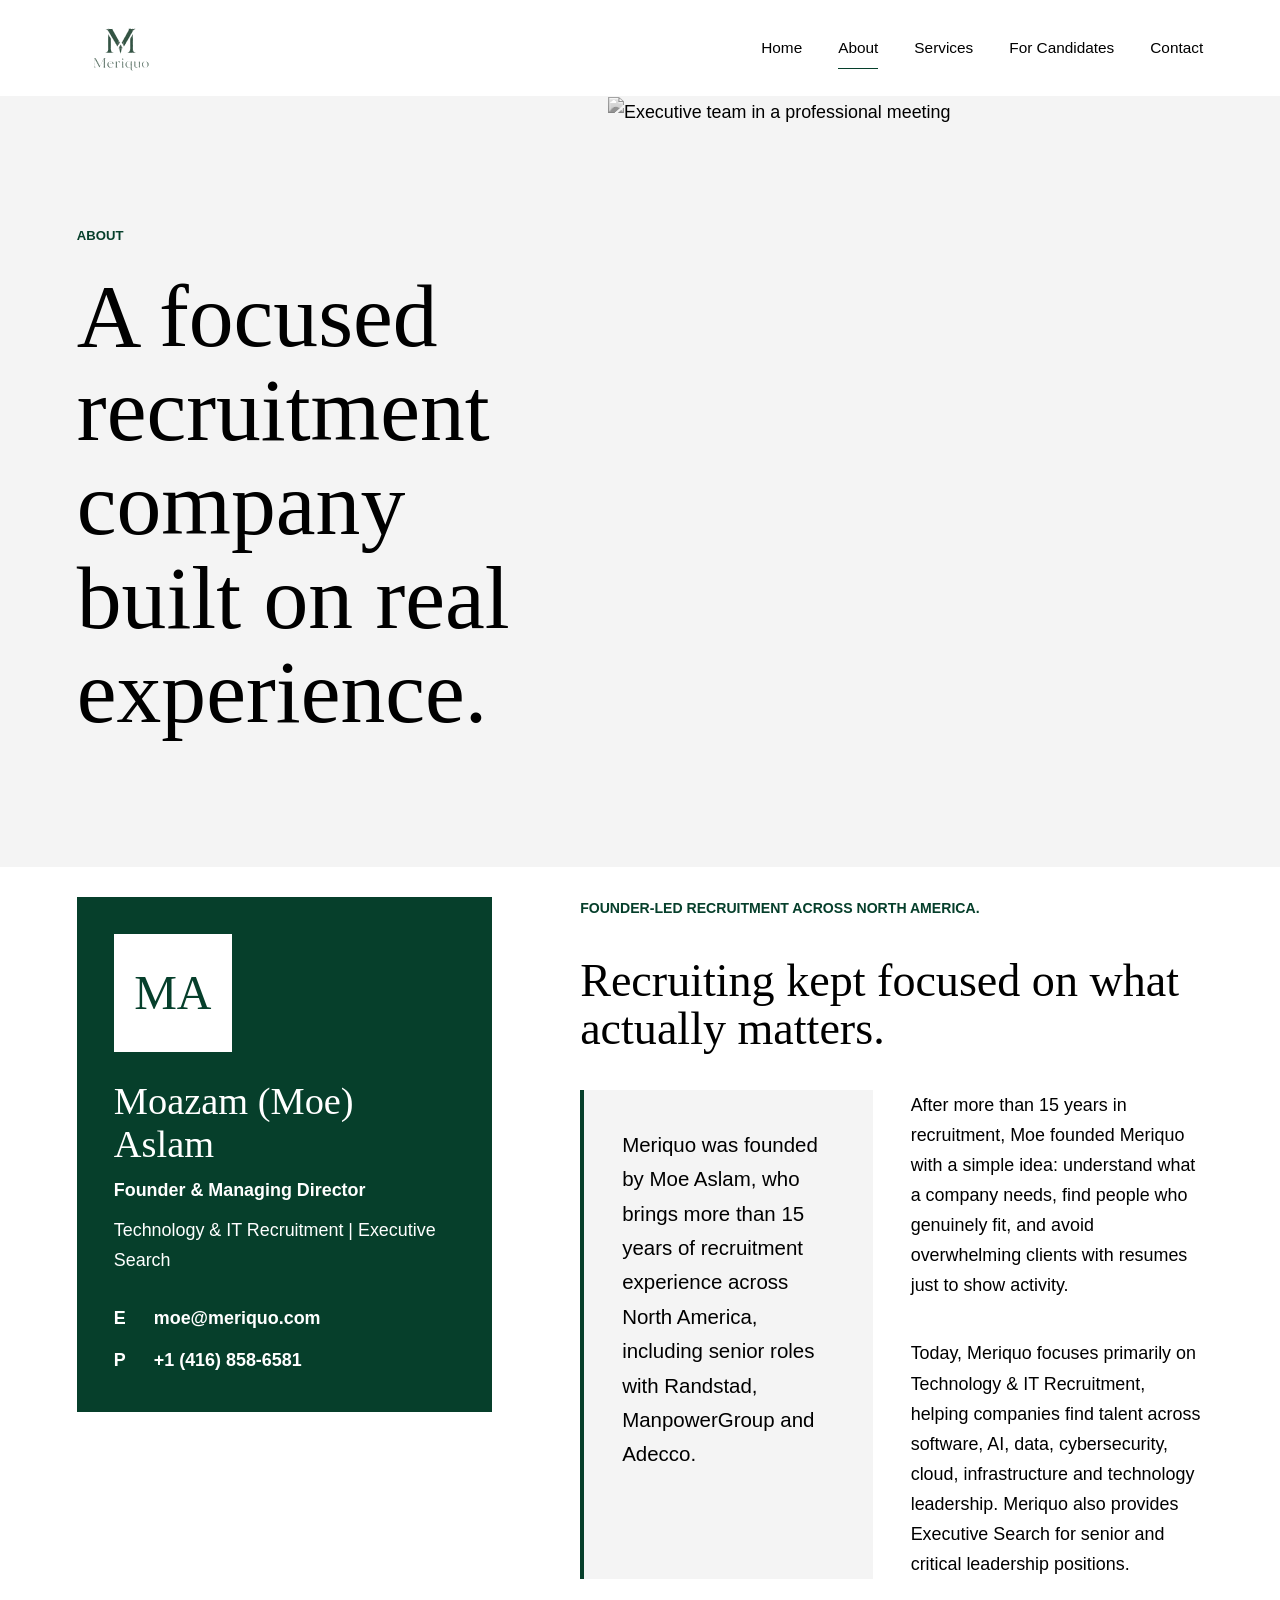
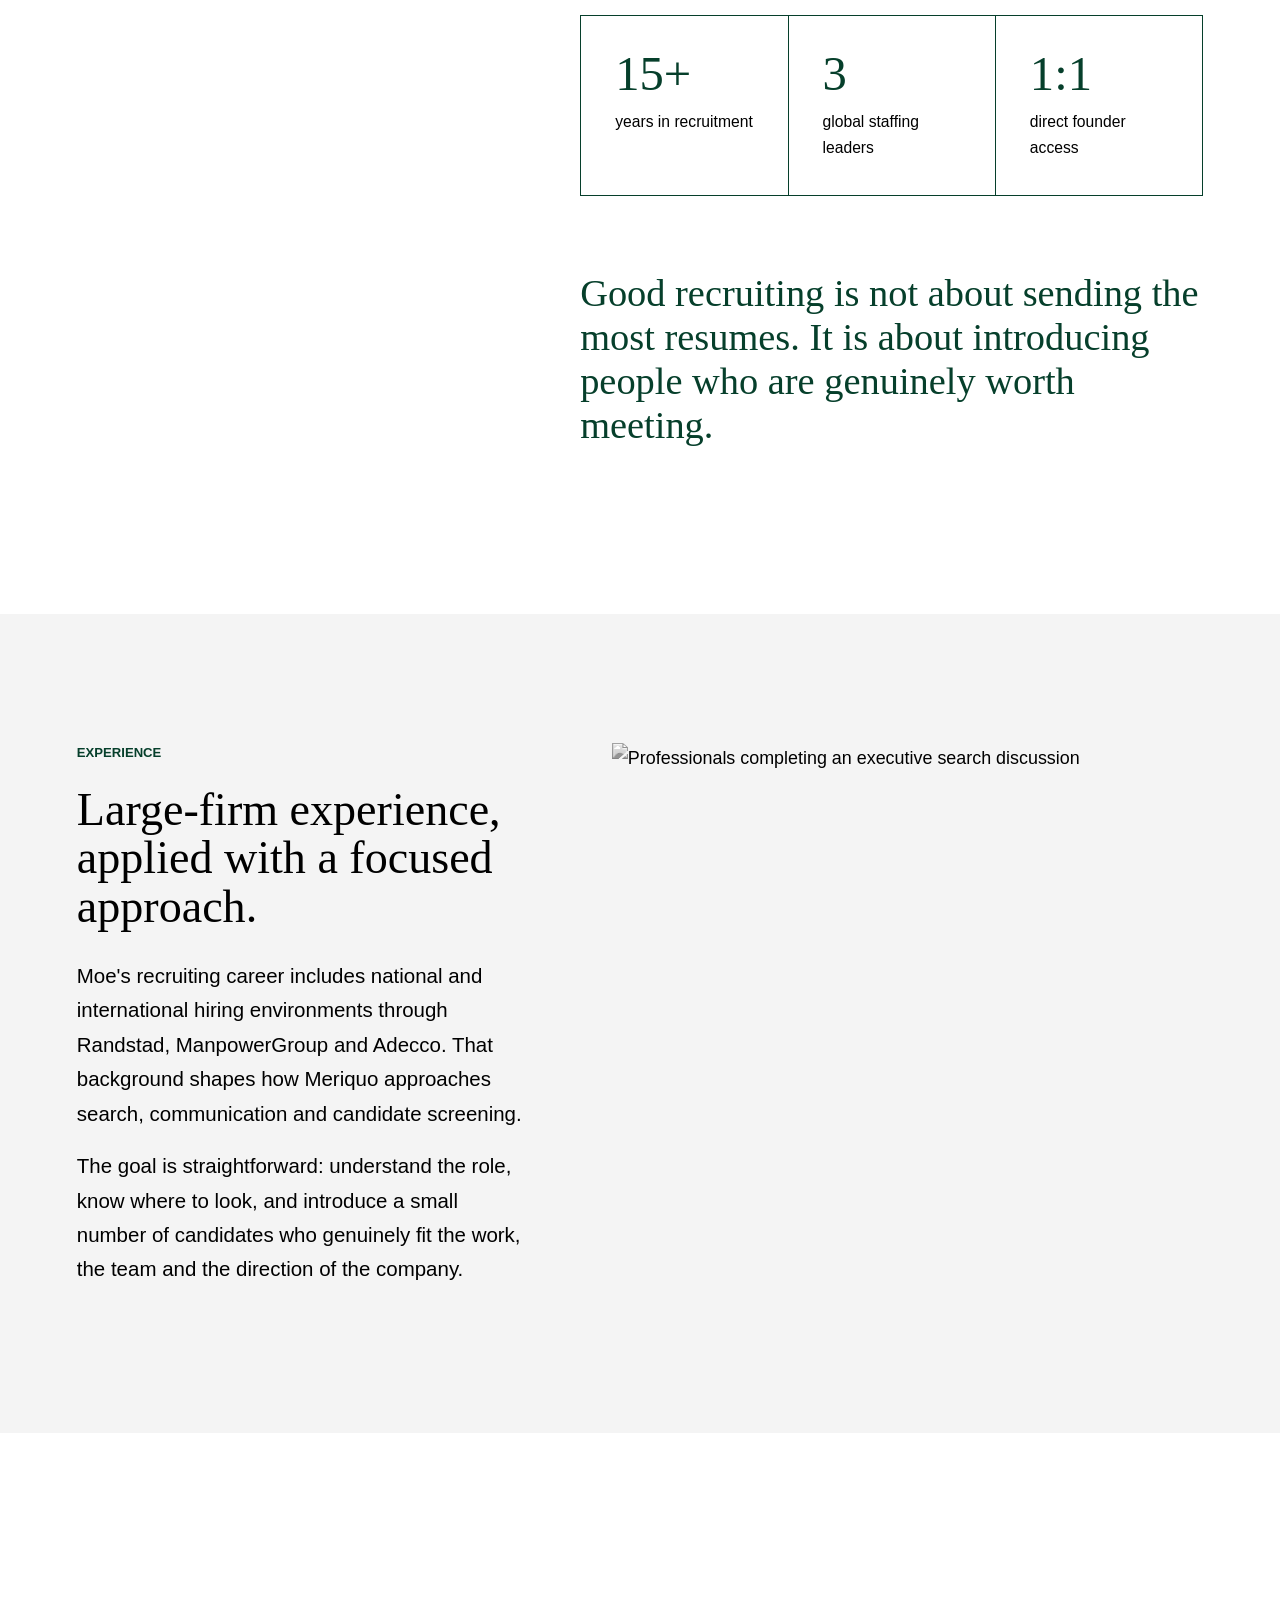
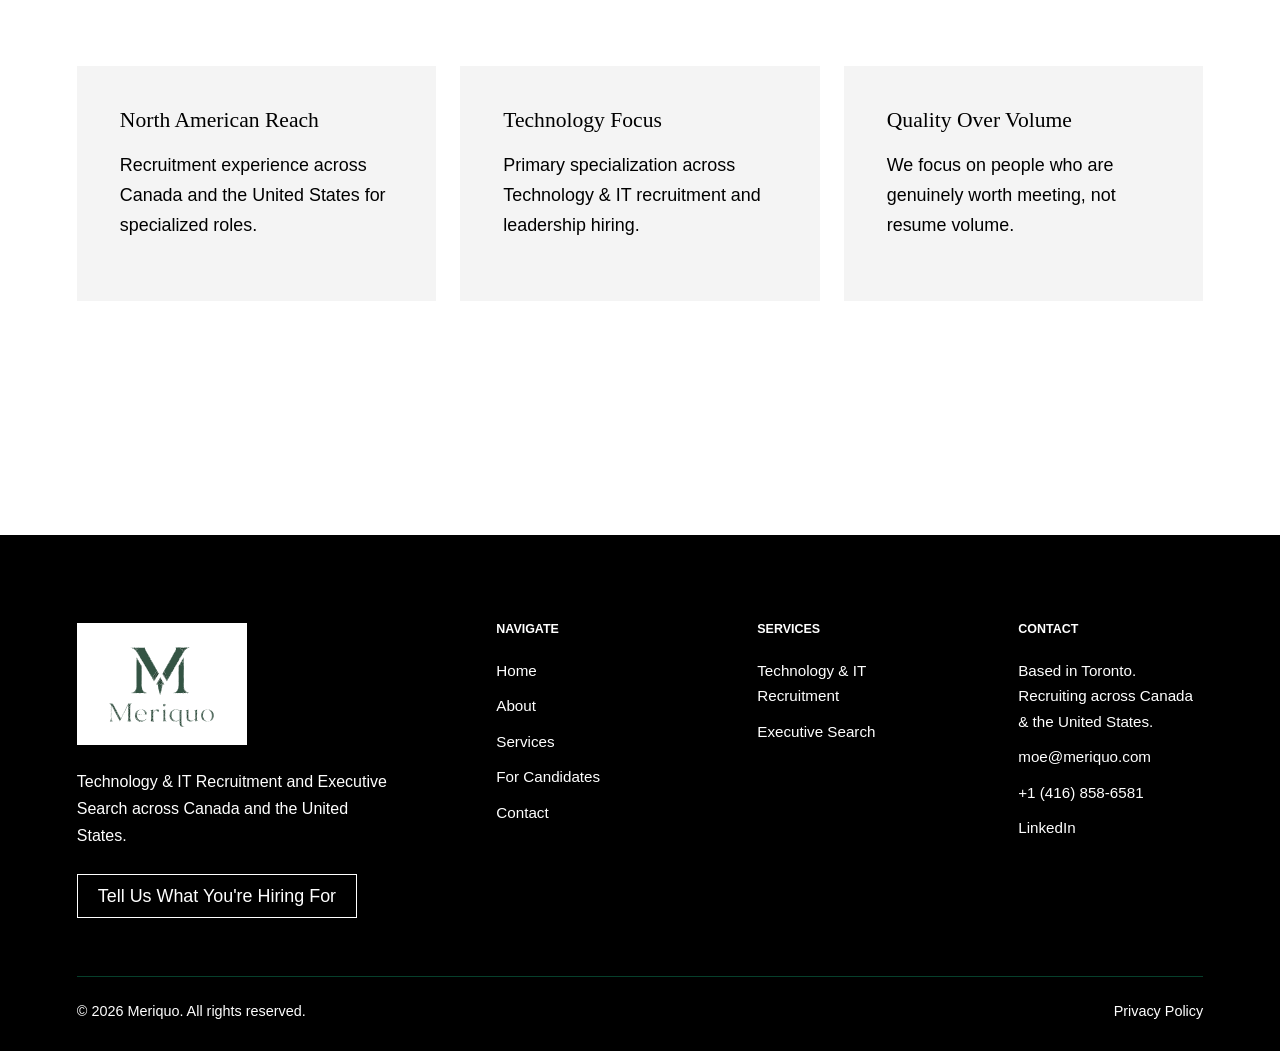
==== about.html @ 471f77dc "Add explicit favicon links" ====
<!DOCTYPE html>
<html lang="en">
  <head>
    <meta charset="UTF-8" />
    <meta name="viewport" content="width=device-width, initial-scale=1.0" />
    <title>About | Meriquo</title>
    <meta
      name="description"
      content="Learn about Moe Aslam, founder of Meriquo, and the recruitment experience behind the company."
    />
    <link rel="icon" href="assets/meriquo-logo.svg" type="image/svg+xml" />
    <link rel="shortcut icon" href="assets/meriquo-logo.svg" type="image/svg+xml" />
    <link rel="stylesheet" href="styles.css" />
  </head>
  <body>
    <header class="site-header">
      <a class="brand" href="index.html" aria-label="Meriquo home">
        <img src="assets/meriquo-logo.svg" alt="" />
      </a>
      <button class="nav-toggle" type="button" aria-label="Open navigation" aria-expanded="false">
        <span></span>
        <span></span>
      </button>
      <nav class="site-nav" aria-label="Primary navigation">
        <a href="index.html">Home</a>
        <a href="about.html">About</a>
        <a href="services.html">Services</a>
        <a href="candidates.html">For Candidates</a>
        <a href="contact.html">Contact</a>
      </nav>
    </header>

    <main>
      <section class="page-hero image-page-hero reveal">
        <div>
          <p class="eyebrow">About</p>
          <h1>A focused recruitment company built on real experience.</h1>
        </div>
        <img
          src="https://images.squarespace-cdn.com/content/v1/66561b21e63b7e5e79dd1e2c/b77f3c7b-efe6-4066-9048-d9af7cfcb00b/Meeting.jpg"
          alt="Executive team in a professional meeting"
        />
      </section>

      <section class="split-section about-story-section">
        <div class="founder-card reveal">
          <div class="portrait-mark" aria-hidden="true">MA</div>
          <p class="founder-name">Moazam (Moe) Aslam</p>
          <p class="founder-title">Founder &amp; Managing Director</p>
          <p class="founder-focus">Technology &amp; IT Recruitment | Executive Search</p>
          <dl class="detail-list">
            <div>
              <dt>E</dt>
              <dd><a href="mailto:moe@meriquo.com">moe@meriquo.com</a></dd>
            </div>
            <div>
              <dt>P</dt>
              <dd><a href="tel:+14168586581">+1 (416) 858-6581</a></dd>
            </div>
          </dl>
        </div>
        <div class="story reveal">
          <p class="story-kicker">Founder-led recruitment across North America.</p>
          <h2>Recruiting kept focused on what actually matters.</h2>
          <div class="story-copy">
            <p>
              Meriquo was founded by Moe Aslam, who brings more than 15 years of recruitment
              experience across North America, including senior roles with Randstad, ManpowerGroup
              and Adecco.
            </p>
            <p>
              After more than 15 years in recruitment, Moe founded Meriquo with a simple idea:
              understand what a company needs, find people who genuinely fit, and avoid
              overwhelming clients with resumes just to show activity.
            </p>
            <p>
              Today, Meriquo focuses primarily on Technology &amp; IT Recruitment, helping companies
              find talent across software, AI, data, cybersecurity, cloud, infrastructure and
              technology leadership. Meriquo also provides Executive Search for senior and critical
              leadership positions.
            </p>
          </div>
          <div class="story-proof-grid" aria-label="Meriquo experience highlights">
            <div>
              <span>15+</span>
              <p>years in recruitment</p>
            </div>
            <div>
              <span>3</span>
              <p>global staffing leaders</p>
            </div>
            <div>
              <span>1:1</span>
              <p>direct founder access</p>
            </div>
          </div>
          <p class="strong-line">
            Good recruiting is not about sending the most resumes. It is about introducing people
            who are genuinely worth meeting.
          </p>
        </div>
      </section>

      <section class="section content-band">
        <div class="image-split reveal">
          <div>
            <p class="eyebrow">Experience</p>
            <h2>Large-firm experience, applied with a focused approach.</h2>
            <p>
              Moe&apos;s recruiting career includes national and international hiring environments
              through Randstad, ManpowerGroup and Adecco. That background shapes how Meriquo
              approaches search, communication and candidate screening.
            </p>
            <p>
              The goal is straightforward: understand the role, know where to look, and introduce a
              small number of candidates who genuinely fit the work, the team and the direction of
              the company.
            </p>
          </div>
          <img
            src="https://www.shrm.org/content/dam/en/shrm/topics-tools/news/talent-acquisition/iStock_90868745_LARGE_spxmmo.jpeg"
            alt="Professionals completing an executive search discussion"
          />
        </div>
      </section>

      <section class="section">
        <div class="three-grid">
          <article class="feature-card reveal">
            <h3>North American Reach</h3>
            <p>Recruitment experience across Canada and the United States for specialized roles.</p>
          </article>
          <article class="feature-card reveal">
            <h3>Technology Focus</h3>
            <p>Primary specialization across Technology &amp; IT recruitment and leadership hiring.</p>
          </article>
          <article class="feature-card reveal">
            <h3>Quality Over Volume</h3>
            <p>We focus on people who are genuinely worth meeting, not resume volume.</p>
          </article>
        </div>
      </section>
    </main>

    <footer class="site-footer">
      <div class="footer-inner">
        <div class="footer-brand">
          <img src="assets/meriquo-logo.svg" alt="Meriquo" />
          <p>Technology &amp; IT Recruitment and Executive Search across Canada and the United States.</p>
          <a class="footer-cta" href="contact.html">Tell Us What You&apos;re Hiring For</a>
        </div>
        <div class="footer-column">
          <h2>Navigate</h2>
          <a href="index.html">Home</a>
          <a href="about.html">About</a>
          <a href="services.html">Services</a>
          <a href="candidates.html">For Candidates</a>
          <a href="contact.html">Contact</a>
        </div>
        <div class="footer-column">
          <h2>Services</h2>
          <a href="services.html#technology-it">Technology &amp; IT Recruitment</a>
          <a href="services.html#executive-search">Executive Search</a>
        </div>
        <div class="footer-column">
          <h2>Contact</h2>
          <span>Based in Toronto. Recruiting across Canada &amp; the United States.</span>
          <a href="mailto:moe@meriquo.com">moe@meriquo.com</a>
          <a href="tel:+14168586581">+1 (416) 858-6581</a>
          <a href="https://www.linkedin.com/company/meriquo/" target="_blank" rel="noreferrer">LinkedIn</a>
        </div>
      </div>
      <div class="footer-bottom">
        <p>&copy; <span data-year></span> Meriquo. All rights reserved.</p>
        <a href="privacy.html">Privacy Policy</a>
      </div>
    </footer>

    <script src="script.js"></script>
  </body>
</html>
---- styles.css ----
:root {
  --green: #063f2b;
  --black: #000000;
  --grey: #f4f4f4;
  --white: #ffffff;
  --max: 1200px;
  --gutter: clamp(24px, 6vw, 88px);
  --section-space: clamp(76px, 10vw, 132px);
  --body-size: clamp(1rem, 0.35vw + 0.94rem, 1.12rem);
  --lead-size: clamp(1.08rem, 0.55vw + 0.98rem, 1.28rem);
}

* {
  box-sizing: border-box;
}

html {
  scroll-behavior: smooth;
}

body {
  margin: 0;
  color: var(--black);
  background: var(--white);
  font-family: Arial, Helvetica, sans-serif;
  font-size: var(--body-size);
  line-height: 1.68;
  overflow-x: hidden;
}

main {
  overflow: hidden;
}

img {
  display: block;
  max-width: 100%;
}

a {
  color: inherit;
}

.site-header {
  position: sticky;
  top: 0;
  z-index: 20;
  display: flex;
  align-items: center;
  justify-content: space-between;
  gap: 28px;
  padding: 16px var(--gutter);
  background: var(--white);
  border-bottom: 1px solid var(--grey);
}

.brand {
  display: inline-flex;
  align-items: center;
  gap: 0;
  color: var(--green);
  font-family: Georgia, "Times New Roman", serif;
  font-size: 2rem;
  line-height: 1;
  text-decoration: none;
}

.brand img {
  width: auto;
  height: 64px;
  object-fit: contain;
  object-position: center;
}

.site-nav {
  display: flex;
  align-items: center;
  gap: clamp(18px, 3vw, 36px);
  font-size: 0.96rem;
}

.site-nav a {
  position: relative;
  text-decoration: none;
  color: var(--black);
}

.site-nav a::after {
  position: absolute;
  left: 0;
  bottom: -8px;
  width: 100%;
  height: 1px;
  content: "";
  background: var(--green);
  transform: scaleX(0);
  transform-origin: left;
  transition: transform 180ms ease;
}

.site-nav a:hover::after,
.site-nav a.active::after {
  transform: scaleX(1);
}

.nav-toggle {
  display: none;
  width: 44px;
  height: 44px;
  padding: 0;
  border: 1px solid var(--grey);
  background: var(--white);
}

.nav-toggle span {
  display: block;
  width: 20px;
  height: 1px;
  margin: 6px auto;
  background: var(--black);
}

.hero {
  display: grid;
  grid-template-columns: minmax(0, 0.92fr) minmax(420px, 1.08fr);
  gap: 0;
  align-items: stretch;
  max-width: none;
  min-height: calc(100vh - 205px);
  margin: 0;
  padding: 0;
}

.hero-copy {
  position: relative;
  display: grid;
  align-content: center;
  min-width: 0;
  min-height: calc(100vh - 205px);
  padding: clamp(46px, 7vw, 88px) var(--gutter) clamp(42px, 6vw, 74px);
}

.hero-copy::before {
  position: absolute;
  top: -30px;
  left: 0;
  width: 96px;
  height: 3px;
  content: "";
  background: var(--green);
}

.eyebrow {
  margin: 0 0 22px;
  color: var(--green);
  font-size: 0.82rem;
  font-weight: 700;
  letter-spacing: 0;
  text-transform: uppercase;
  overflow-wrap: anywhere;
}

h1,
h2,
h3 {
  margin: 0;
  color: var(--black);
  font-family: Georgia, "Times New Roman", serif;
  font-weight: 500;
  line-height: 1.05;
}

h1 {
  max-width: min(860px, 100%);
  font-size: clamp(3.1rem, 5.6vw, 5.8rem);
}

h2 {
  font-size: clamp(2.15rem, 3.6vw, 3.45rem);
}

h3 {
  font-size: clamp(1.35rem, 1.2vw, 1.65rem);
}

.hero-copy p:not(.eyebrow),
.page-hero p:not(.eyebrow),
.story p,
.policy-copy p {
  max-width: 680px;
  color: var(--black);
  font-size: var(--lead-size);
}

.hero-copy p:not(.eyebrow) {
  max-width: min(620px, 100%);
  margin: 22px 0 0;
  font-size: var(--lead-size);
}

.fee-note {
  color: var(--green) !important;
  font-weight: 700;
}

.fee-note-light {
  color: var(--white) !important;
}

.button {
  display: inline-flex;
  align-items: center;
  justify-content: center;
  min-height: 54px;
  margin-top: 22px;
  padding: 0 28px;
  border: 1px solid var(--green);
  background: var(--green);
  color: var(--white);
  font-weight: 700;
  text-decoration: none;
  transition: background 180ms ease, color 180ms ease;
}

.button:hover {
  background: var(--white);
  color: var(--green);
}

.hero-actions {
  display: flex;
  flex-wrap: wrap;
  align-items: center;
  gap: 18px 28px;
  margin-top: 28px;
}

.hero-actions .button {
  margin-top: 0;
}

.text-link {
  display: inline-flex;
  align-items: center;
  min-height: 44px;
  color: var(--green);
  font-weight: 700;
  text-decoration: none;
}

.text-link::after {
  content: "";
  width: 28px;
  height: 1px;
  margin-left: 12px;
  background: currentColor;
  transition: width 180ms ease;
}

.text-link:hover {
  text-decoration: underline;
}

.text-link:hover::after {
  width: 42px;
}

.hero-trust {
  display: grid;
  gap: 10px;
  max-width: 500px;
  margin-top: clamp(38px, 5vw, 60px);
  padding-top: 24px;
  border-top: 1px solid var(--grey);
}

.hero-trust span {
  color: var(--black);
  font-size: 1rem;
}

.credibility-band {
  display: grid;
  grid-template-columns: repeat(2, minmax(0, 1fr));
  gap: 1px;
  max-width: none;
  margin: 0;
  padding: 0;
  background: var(--green);
  color: var(--white);
}

.credibility-band div {
  display: grid;
  align-content: center;
  min-height: clamp(210px, 28vh, 320px);
  padding: clamp(34px, 5vw, 60px) var(--gutter);
  background: var(--green);
}

.credibility-band span {
  display: block;
  margin-bottom: 18px;
  color: var(--white);
  font-family: Georgia, "Times New Roman", serif;
  font-size: clamp(2.1rem, 4vw, 4rem);
  line-height: 1;
}

.credibility-band p {
  max-width: 640px;
  margin: 0;
  color: var(--white);
  font-size: var(--lead-size);
}

.hero-panel {
  display: grid;
  gap: 0;
  grid-template-rows: minmax(0, 1fr) auto;
  min-width: 0;
  background: var(--white);
  border: 0;
}

.hero-image-card,
.hero-stats div {
  border: 0;
}

.hero-image-card {
  position: relative;
  min-height: 0;
  background: var(--green);
  overflow: hidden;
}

.hero-image-card > img {
  width: 100%;
  height: 100%;
  min-height: 0;
  object-fit: cover;
  filter: grayscale(100%);
}

.hero-image-caption {
  position: absolute;
  right: 0;
  bottom: 0;
  width: min(82%, 390px);
  padding: clamp(24px, 4vw, 36px);
  background: var(--green);
  color: var(--white);
}

.hero-image-caption span {
  display: block;
  margin-bottom: 12px;
  color: var(--white);
  font-family: Arial, Helvetica, sans-serif;
  font-size: 0.82rem;
  font-weight: 700;
  text-transform: uppercase;
}

.hero-image-caption p {
  max-width: 310px;
  margin: 0;
  color: var(--white);
  font-family: Georgia, "Times New Roman", serif;
  font-size: clamp(1.35rem, 2.4vw, 2rem);
  line-height: 1.15;
}

.hero-stats {
  display: grid;
  grid-template-columns: repeat(2, minmax(0, 1fr));
  gap: 1px;
  background: var(--green);
}

.hero-stats div {
  padding: clamp(14px, 2vw, 22px);
  background: var(--white);
}

.hero-panel span {
  display: block;
  color: var(--green);
  font-family: Georgia, "Times New Roman", serif;
  font-size: clamp(1.8rem, 2.8vw, 2.75rem);
  line-height: 1;
}

.hero-panel p {
  max-width: 260px;
  margin: 8px 0 0;
  line-height: 1.32;
}

.intro-strip {
  display: grid;
  grid-template-columns: repeat(4, minmax(0, 1fr));
  max-width: none;
  margin: 0 auto;
  border-top: 1px solid var(--grey);
  border-bottom: 1px solid var(--grey);
}

.intro-strip p {
  margin: 0;
  padding: clamp(18px, 2vw, 24px) clamp(16px, 3vw, 30px);
  color: var(--green);
  font-family: Georgia, "Times New Roman", serif;
  font-size: clamp(1.08rem, 1.7vw, 1.4rem);
  text-align: center;
}

.intro-strip p + p {
  border-left: 1px solid var(--grey);
}

.audience-section {
  display: grid;
  gap: 0;
  max-width: none;
  padding-left: 0;
  padding-right: 0;
}

.audience-card {
  display: grid;
  grid-template-columns: minmax(260px, 0.92fr) minmax(0, 1.08fr);
  gap: 0;
  align-items: stretch;
  min-height: 430px;
  background: var(--grey);
}

.audience-card > img {
  width: 100%;
  height: 100%;
  min-height: 340px;
  object-fit: cover;
  filter: grayscale(100%);
}

.audience-card > div {
  display: grid;
  align-content: center;
  padding: var(--section-space) var(--gutter);
}

.audience-card h2 {
  max-width: 620px;
  margin-bottom: 22px;
}

.audience-card p:not(.eyebrow) {
  max-width: 560px;
  margin: 0 0 24px;
  font-size: var(--lead-size);
}

.audience-card .text-link {
  width: fit-content;
}

.audience-card-dark {
  background: var(--green);
  color: var(--white);
}

.audience-card-dark h2,
.audience-card-dark .eyebrow,
.audience-card-dark .text-link {
  color: var(--white);
}

.candidate-mini {
  min-height: 320px;
}

.section,
.page-hero,
.split-section,
.contact-layout,
.policy-copy {
  width: 100%;
  max-width: none;
  margin: 0;
  padding: var(--section-space) var(--gutter);
}

.section,
.split-section,
.contact-layout,
.policy-copy {
  min-height: clamp(560px, 78vh, 860px);
}

.section {
  display: grid;
  align-content: center;
}

.why-section {
  border-top: 1px solid var(--grey);
}

.section-heading {
  display: grid;
  grid-template-columns: 0.55fr 1fr;
  gap: clamp(32px, 6vw, 72px);
  align-items: start;
  width: 100%;
  margin-bottom: clamp(44px, 6vw, 66px);
}

.section-intro {
  max-width: 760px;
  margin: calc(clamp(44px, 6vw, 66px) * -0.45) 0 clamp(34px, 5vw, 56px);
  font-size: var(--lead-size);
}

.three-grid,
.industry-grid {
  display: grid;
  grid-template-columns: repeat(3, minmax(0, 1fr));
  gap: 24px;
}

.feature-card,
.industry-card {
  min-height: 220px;
  padding: clamp(30px, 4vw, 42px);
  background: var(--grey);
  border: 1px solid var(--grey);
}

.feature-card p,
.service-row p,
.contact-details p,
.industry-card p {
  color: var(--black);
}

.feature-card h3,
.preview-card h3 {
  margin-bottom: 12px;
}

.services-preview {
  max-width: none;
  padding-bottom: clamp(28px, 5vw, 48px);
  padding-left: var(--gutter);
  padding-right: var(--gutter);
}

.services-preview .section-heading {
  max-width: none;
  margin-left: auto;
  margin-right: auto;
}

.preview-grid {
  display: grid;
  grid-template-columns: repeat(4, minmax(0, 1fr));
  gap: 1px;
  background: var(--green);
  border: 1px solid var(--green);
  max-width: none;
  margin-left: calc(var(--gutter) * -1);
  margin-right: calc(var(--gutter) * -1);
}

.two-card-grid {
  grid-template-columns: repeat(2, minmax(0, 1fr));
}

.preview-card {
  display: grid;
  align-content: start;
  min-height: 310px;
  padding: clamp(28px, 4vw, 40px);
  background: var(--white);
  color: var(--black);
  text-decoration: none;
  transition: background 180ms ease, color 180ms ease, transform 180ms ease;
}

.preview-card span {
  display: block;
  margin-bottom: clamp(46px, 6vw, 76px);
  color: var(--green);
  font-family: Georgia, "Times New Roman", serif;
  font-size: 1.55rem;
}

.preview-card p {
  margin: 0;
}

.preview-card:hover {
  background: var(--green);
  color: var(--white);
  transform: translateY(-4px);
}

.preview-card:hover h3,
.preview-card:hover span {
  color: var(--white);
}

.page-hero {
  padding-top: clamp(72px, 9vw, 118px);
  padding-bottom: clamp(38px, 6vw, 74px);
}

.page-hero h1 {
  max-width: 100%;
  font-size: clamp(2.7rem, 7vw, 6.2rem);
  overflow-wrap: normal;
  word-break: normal;
}

.privacy-hero {
  display: grid;
  grid-template-columns: minmax(0, 1fr) minmax(280px, 0.45fr);
  gap: clamp(38px, 7vw, 96px);
  align-items: end;
  background: var(--grey);
}

.privacy-hero > *,
.privacy-summary,
.policy-copy,
.policy-intro,
.policy-card,
.policy-contact > * {
  min-width: 0;
}

.privacy-hero p:not(.eyebrow) {
  max-width: 720px;
  margin-top: 24px;
  overflow-wrap: anywhere;
}

.privacy-summary {
  padding: clamp(28px, 4vw, 42px);
  background: var(--green);
  color: var(--white);
}

.privacy-summary span,
.privacy-summary strong {
  display: block;
  color: var(--white);
}

.privacy-summary span {
  margin-bottom: 10px;
  font-size: 0.82rem;
  font-weight: 700;
  text-transform: uppercase;
}

.privacy-summary strong {
  font-family: Georgia, "Times New Roman", serif;
  font-size: clamp(1.55rem, 2.5vw, 2.2rem);
  font-weight: 500;
  line-height: 1.12;
}

.privacy-hero .privacy-summary p {
  margin: 22px 0 0;
  color: var(--white);
  overflow-wrap: anywhere;
}

.image-page-hero {
  display: grid;
  grid-template-columns: minmax(0, 0.95fr) minmax(340px, 1.05fr);
  gap: 0;
  align-items: stretch;
  max-width: none;
  padding: 0;
  background: var(--grey);
}

.image-page-hero > div {
  display: grid;
  align-content: center;
  min-width: 0;
  min-height: clamp(430px, 58vh, 650px);
  padding: var(--section-space) var(--gutter);
}

.image-page-hero > img {
  width: 100%;
  height: 100%;
  min-height: clamp(430px, 58vh, 650px);
  object-fit: cover;
  filter: grayscale(100%);
}

.services-hero p:not(.eyebrow) {
  max-width: 720px;
  margin-top: 24px;
}

.services-hero h1 {
  max-width: 820px;
  font-size: clamp(2.9rem, 5.5vw, 5.8rem);
}

.split-section,
.contact-layout {
  display: grid;
  grid-template-columns: minmax(280px, 0.8fr) minmax(0, 1.2fr);
  gap: clamp(42px, 7vw, 88px);
  align-items: start;
  padding-top: 30px;
}

.about-story-section {
  align-items: start;
  background: var(--white);
}

.founder-card {
  min-width: 0;
  background: var(--green);
  border: 1px solid var(--green);
  color: var(--white);
  padding: clamp(24px, 4vw, 36px);
}

.portrait-mark {
  display: grid;
  place-items: center;
  width: 118px;
  height: 118px;
  margin-bottom: 28px;
  background: var(--white);
  color: var(--green);
  font-family: Georgia, "Times New Roman", serif;
  font-size: 3rem;
}

.founder-name {
  margin: 0;
  color: var(--white);
  font-family: Georgia, "Times New Roman", serif;
  font-size: clamp(1.9rem, 3vw, 2.7rem);
  line-height: 1.1;
}

.founder-title,
.founder-focus {
  margin: 10px 0 0;
}

.founder-title {
  font-weight: 700;
}

.founder-focus {
  color: var(--white);
  overflow-wrap: anywhere;
}

.detail-list {
  display: grid;
  gap: 12px;
  margin: 28px 0 0;
}

.detail-list div {
  display: grid;
  grid-template-columns: 28px 1fr;
  gap: 12px;
}

.detail-list dt {
  color: var(--white);
  font-weight: 700;
}

.detail-list dd {
  margin: 0;
}

.detail-list a {
  color: var(--white);
  font-weight: 700;
  text-decoration: none;
}

.story p:first-child {
  margin-top: 0;
}

.story {
  display: grid;
  align-content: start;
  gap: clamp(24px, 4vw, 36px);
}

.story h2 {
  max-width: 820px;
}

.story-kicker {
  margin: 0;
  color: var(--green) !important;
  font-size: 0.88rem !important;
  font-weight: 700;
  text-transform: uppercase;
}

.story-copy {
  display: grid;
  grid-template-columns: repeat(2, minmax(0, 1fr));
  gap: clamp(20px, 4vw, 38px);
}

.story-copy p {
  margin: 0;
  font-size: var(--body-size) !important;
}

.story-copy p:first-child {
  grid-row: span 2;
  padding: clamp(26px, 4vw, 38px);
  background: var(--grey);
  border-left: 4px solid var(--green);
  font-size: var(--lead-size) !important;
}

.story-proof-grid {
  display: grid;
  grid-template-columns: repeat(3, minmax(0, 1fr));
  gap: 1px;
  background: var(--green);
  border: 1px solid var(--green);
}

.story-proof-grid div {
  padding: clamp(22px, 3vw, 34px);
  background: var(--white);
}

.story-proof-grid span {
  display: block;
  color: var(--green);
  font-family: Georgia, "Times New Roman", serif;
  font-size: clamp(2rem, 3.8vw, 3.3rem);
  line-height: 1;
}

.story-proof-grid p {
  margin: 10px 0 0;
  color: var(--black);
  font-size: 0.98rem !important;
}

.strong-line {
  color: var(--green) !important;
  font-family: Georgia, "Times New Roman", serif;
  font-size: clamp(1.7rem, 3vw, 2.6rem) !important;
  line-height: 1.15;
}

.service-list {
  display: grid;
  gap: 1px;
  background: var(--green);
  border: 1px solid var(--grey);
}

.service-detail {
  min-height: auto;
  padding-top: clamp(54px, 7vw, 84px);
  padding-bottom: clamp(58px, 7vw, 92px);
  scroll-margin-top: 100px;
}

.service-detail + .service-detail {
  padding-top: clamp(34px, 5vw, 58px);
}

.service-heading {
  align-items: end;
}

.service-heading p:not(.eyebrow) {
  max-width: 720px;
  margin: 24px 0 0;
  font-size: var(--lead-size);
}

.services-overview {
  display: grid;
  grid-template-columns: repeat(3, minmax(0, 1fr));
  gap: 1px;
  width: 100%;
  max-width: none;
  margin: 0;
  background: var(--green);
  border-top: 1px solid var(--green);
  border-bottom: 1px solid var(--green);
}

.services-overview a {
  display: grid;
  align-content: start;
  min-width: 0;
  min-height: clamp(260px, 36vh, 380px);
  padding: clamp(30px, 5vw, 52px);
  background: var(--white);
  color: var(--black);
  text-decoration: none;
  transition: background 180ms ease, color 180ms ease;
}

.services-overview span {
  display: block;
  margin-bottom: clamp(40px, 6vw, 72px);
  color: var(--green);
  font-family: Georgia, "Times New Roman", serif;
  font-size: 1.5rem;
  line-height: 1;
}

.services-overview h2 {
  margin-bottom: 18px;
  font-size: clamp(1.65rem, 2.6vw, 2.45rem);
}

.services-overview p {
  max-width: 420px;
  margin: 0;
  overflow-wrap: anywhere;
}

.services-overview a:hover {
  background: var(--green);
  color: var(--white);
}

.services-overview a:hover h2,
.services-overview a:hover span {
  color: var(--white);
}

.flip-grid {
  display: grid;
  grid-template-columns: repeat(4, minmax(0, 1fr));
  gap: 1px;
  background: var(--white);
  border: 1px solid var(--white);
}

.executive-grid {
  grid-template-columns: repeat(3, minmax(0, 1fr));
}

.flip-card {
  min-height: clamp(330px, 42vh, 430px);
  perspective: 1200px;
  outline: 0;
}

.flip-inner {
  position: relative;
  width: 100%;
  height: 100%;
  min-height: clamp(330px, 42vh, 430px);
  transform-style: preserve-3d;
  transition: transform 560ms ease;
}

.flip-card:hover .flip-inner,
.flip-card:focus-within .flip-inner,
.flip-card:focus .flip-inner {
  transform: rotateY(180deg);
}

.flip-face {
  position: absolute;
  inset: 0;
  display: grid;
  align-content: end;
  min-height: clamp(330px, 42vh, 430px);
  padding: clamp(24px, 3vw, 34px);
  border: 1px solid var(--white);
  backface-visibility: hidden;
  overflow: hidden;
}

.flip-front {
  background: var(--black);
  color: var(--white);
}

.flip-front img {
  position: absolute;
  inset: 0;
  width: 100%;
  height: 100%;
  object-fit: cover;
  filter: grayscale(100%);
  opacity: 0.62;
}

.flip-front h3 {
  position: relative;
  color: var(--white);
  max-width: 260px;
}

.flip-back {
  align-content: center;
  background: var(--green);
  color: var(--white);
  transform: rotateY(180deg);
}

.flip-back h3 {
  margin-bottom: 16px;
  color: var(--white);
}

.flip-back p {
  margin: 0;
  font-size: var(--body-size);
}

.flip-card:focus-visible .flip-inner {
  outline: 3px solid var(--green);
  outline-offset: 4px;
}

.service-row {
  display: grid;
  grid-template-columns: 90px 1fr;
  gap: clamp(22px, 4vw, 34px);
  padding: clamp(32px, 5vw, 52px);
  background: var(--white);
}

.service-row span {
  color: var(--green);
  font-family: Georgia, "Times New Roman", serif;
  font-size: 1.7rem;
}

.service-row h2 {
  font-size: clamp(1.7rem, 3vw, 2.6rem);
}

.service-row ul {
  display: grid;
  grid-template-columns: repeat(2, minmax(0, 1fr));
  gap: 8px;
  margin: 18px 0 0;
  padding-left: 20px;
}

.fee-band {
  max-width: none;
  min-height: clamp(320px, 44vh, 520px);
  display: grid;
  align-content: center;
  padding: clamp(58px, 8vw, 96px) var(--gutter);
  background: var(--green);
  color: var(--white);
}

.fee-band h2,
.fee-band .eyebrow {
  color: var(--white);
}

.fee-band h2 {
  max-width: 1000px;
  font-size: clamp(3rem, 7vw, 6.5rem);
}

.contingency-section {
  min-height: auto;
  padding-top: clamp(34px, 5vw, 58px);
  padding-bottom: clamp(58px, 7vw, 92px);
  background: var(--white);
}

.contingency-card {
  display: grid;
  grid-template-columns: 90px minmax(0, 1fr);
  gap: clamp(24px, 5vw, 54px);
  align-items: start;
  padding: clamp(34px, 5vw, 58px);
  background: var(--grey);
  border: 1px solid var(--white);
}

.contingency-card span {
  color: var(--green);
  font-family: Georgia, "Times New Roman", serif;
  font-size: clamp(2rem, 4vw, 3.2rem);
  line-height: 1;
}

.contingency-card h2 {
  max-width: 900px;
  margin-bottom: 18px;
}

.contingency-card p:not(.eyebrow) {
  max-width: 620px;
  margin: 0;
  font-size: var(--lead-size);
}

.service-row li::marker {
  color: var(--green);
}

.industry-grid {
  grid-template-columns: repeat(4, minmax(0, 1fr));
  gap: 24px;
}

.industry-card {
  min-height: 210px;
  padding: 0;
  overflow: hidden;
}

.industry-card > img {
  width: 100%;
  aspect-ratio: 4 / 3;
  object-fit: cover;
  filter: grayscale(100%);
}

.industry-card .icon,
.industry-card h2,
.industry-card p {
  margin-left: clamp(24px, 3vw, 34px);
  margin-right: clamp(24px, 3vw, 34px);
}

.industry-card .icon {
  margin-top: clamp(24px, 3vw, 34px);
}

.industry-card h2 {
  margin-top: 28px;
  font-size: clamp(1.35rem, 2vw, 1.8rem);
}

.industry-card p {
  margin-bottom: clamp(24px, 3vw, 34px);
}

.icon {
  position: relative;
  display: block;
  width: 50px;
  height: 50px;
  border: 1px solid var(--green);
}

.icon::before,
.icon::after {
  position: absolute;
  content: "";
  border-color: var(--green);
}

.icon-chip::before {
  inset: 11px;
  border: 1px solid var(--green);
}

.icon-gear {
  border-radius: 50%;
}

.icon-gear::before {
  inset: 15px;
  border: 1px solid var(--green);
  border-radius: 50%;
}

.icon-factory::before {
  left: 8px;
  right: 8px;
  bottom: 9px;
  height: 21px;
  border: 1px solid var(--green);
  border-top: 0;
}

.icon-factory::after {
  left: 8px;
  top: 12px;
  width: 28px;
  height: 14px;
  border-top: 1px solid var(--green);
  transform: skewY(-25deg);
}

.icon-briefcase::before {
  left: 9px;
  right: 9px;
  top: 18px;
  height: 20px;
  border: 1px solid var(--green);
}

.icon-briefcase::after {
  left: 18px;
  top: 11px;
  width: 14px;
  height: 8px;
  border: 1px solid var(--green);
  border-bottom: 0;
}

.contact-details,
.contact-form {
  padding: clamp(30px, 5vw, 46px);
  border: 1px solid var(--green);
}

.contact-details {
  background: var(--green);
  color: var(--white);
}

.contact-form {
  background: var(--grey);
}

.contact-details h2 {
  margin-bottom: 8px;
  color: var(--white);
  font-size: clamp(1.7rem, 3vw, 2.5rem);
}

.contact-details p {
  color: var(--white);
}

.contact-details a {
  display: block;
  margin-top: 16px;
  color: var(--white);
  font-weight: 700;
  text-decoration: none;
}

.contact-form {
  display: grid;
  gap: 18px;
}

.contact-form label {
  display: grid;
  gap: 8px;
  font-weight: 700;
}

.contact-form label span {
  font-weight: 400;
}

.contact-form input,
.contact-form textarea {
  width: 100%;
  padding: 14px 15px;
  border: 1px solid var(--white);
  border-radius: 0;
  background: var(--white);
  color: var(--black);
  font: inherit;
}

.contact-form input:focus,
.contact-form textarea:focus {
  outline: 2px solid var(--green);
  outline-offset: 2px;
}

.contact-form .button {
  width: fit-content;
  margin-top: 4px;
}

.form-note {
  min-height: 24px;
  margin: 0;
  color: var(--green);
}

.contact-hero p:not(.eyebrow) {
  max-width: 700px;
  margin-top: 24px;
}

.employer-contact-section {
  align-items: stretch;
  background: var(--green);
}

.employer-contact-section .contact-details {
  display: grid;
  align-content: center;
  border-color: var(--white);
}

.employer-contact-section .contact-details .eyebrow {
  color: var(--white);
}

.employer-contact-section .contact-details h2 {
  margin-bottom: 20px;
  font-size: clamp(2.2rem, 4.5vw, 4.2rem);
}

.employer-contact-section .contact-details p {
  max-width: 520px;
  font-size: var(--lead-size);
}

.employer-contact-points {
  display: grid;
  grid-template-columns: repeat(3, minmax(0, 1fr));
  gap: 1px;
  margin: clamp(28px, 4vw, 42px) 0;
  background: var(--white);
  border: 1px solid var(--white);
}

.employer-contact-points span {
  display: grid;
  min-height: 82px;
  place-items: center;
  padding: 14px;
  background: var(--green);
  color: var(--white);
  font-weight: 700;
  text-align: center;
}

.employer-contact-section .contact-form {
  display: grid;
  grid-template-columns: repeat(2, minmax(0, 1fr));
  align-content: start;
  gap: 18px;
  border-color: var(--white);
  background: var(--white);
}

.employer-contact-section .contact-form label {
  gap: 10px;
}

.employer-contact-section .contact-form label:nth-last-of-type(2),
.employer-contact-section .contact-form label:nth-last-of-type(1),
.employer-contact-section .contact-form .button,
.employer-contact-section .contact-form .form-note {
  grid-column: 1 / -1;
}

.employer-contact-section .contact-form input,
.employer-contact-section .contact-form textarea {
  border-color: var(--grey);
  background: var(--grey);
}

.employer-contact-section .contact-form .button {
  width: fit-content;
  margin-top: 10px;
}

.candidate-contact-section {
  align-items: stretch;
  background: var(--green);
}

.candidate-contact-section .contact-details {
  display: grid;
  align-content: center;
  border-color: var(--white);
}

.candidate-contact-section .contact-details .eyebrow {
  color: var(--white);
}

.candidate-contact-section .contact-details h2 {
  margin-bottom: 20px;
  font-size: clamp(2.2rem, 4.5vw, 4.2rem);
}

.candidate-contact-section .contact-details p {
  max-width: 520px;
  font-size: var(--lead-size);
}

.candidate-contact-points {
  display: grid;
  gap: 1px;
  margin: clamp(28px, 4vw, 42px) 0;
  background: var(--white);
  border: 1px solid var(--white);
}

.candidate-contact-points span {
  padding: 16px 18px;
  background: var(--green);
  color: var(--white);
  font-weight: 700;
}

.candidate-contact-section .contact-form {
  display: grid;
  grid-template-columns: repeat(2, minmax(0, 1fr));
  align-content: start;
  gap: 18px;
  border-color: var(--white);
  background: var(--white);
}

.candidate-contact-section .contact-form label {
  gap: 10px;
}

.candidate-contact-section .contact-form label:nth-last-of-type(2),
.candidate-contact-section .contact-form label:nth-last-of-type(1),
.candidate-contact-section .contact-form .button,
.candidate-contact-section .contact-form .form-note {
  grid-column: 1 / -1;
}

.candidate-contact-section .contact-form input,
.candidate-contact-section .contact-form textarea {
  border-color: var(--grey);
  background: var(--grey);
}

.candidate-contact-section .contact-form input[type="file"] {
  padding: 12px;
}

.candidate-contact-section .contact-form .button {
  width: fit-content;
  margin-top: 10px;
}

.policy-copy {
  display: grid;
  gap: clamp(34px, 5vw, 58px);
  align-content: center;
  background: var(--white);
}

.policy-copy a {
  color: var(--green);
  font-weight: 700;
}

.policy-intro {
  max-width: 900px;
}

.policy-intro p {
  margin: 0;
  overflow-wrap: anywhere;
}

.policy-grid {
  display: grid;
  grid-template-columns: repeat(2, minmax(0, 1fr));
  gap: 1px;
  background: var(--green);
  border: 1px solid var(--green);
}

.policy-card {
  display: grid;
  align-content: start;
  min-height: 280px;
  padding: clamp(28px, 4vw, 42px);
  background: var(--grey);
}

.policy-card span {
  display: block;
  margin-bottom: clamp(34px, 5vw, 54px);
  color: var(--green);
  font-family: Georgia, "Times New Roman", serif;
  font-size: 1.5rem;
}

.policy-card h2 {
  margin-bottom: 16px;
  font-size: clamp(1.45rem, 2.2vw, 2.1rem);
}

.policy-card p {
  margin: 0;
  overflow-wrap: anywhere;
}

.policy-contact {
  display: flex;
  align-items: center;
  justify-content: space-between;
  gap: clamp(28px, 6vw, 72px);
  padding: clamp(34px, 5vw, 58px);
  background: var(--green);
  color: var(--white);
}

.policy-contact h2,
.policy-contact .eyebrow,
.policy-contact p,
.policy-contact a {
  color: var(--white);
}

.policy-contact p:not(.eyebrow) {
  max-width: 720px;
  margin: 0;
  overflow-wrap: anywhere;
}

.policy-contact h2 {
  margin-bottom: 18px;
}

.policy-contact .button {
  margin-top: 0;
}

.policy-contact .button-light {
  color: var(--green);
}

.policy-contact .button-light:hover {
  color: var(--white);
}

.site-footer {
  padding: clamp(58px, 7vw, 88px) var(--gutter) 28px;
  background: var(--black);
  color: var(--white);
}

.footer-inner {
  display: grid;
  grid-template-columns: minmax(260px, 1.3fr) repeat(3, minmax(150px, 0.7fr));
  gap: clamp(36px, 6vw, 76px);
  max-width: none;
  margin: 0 auto;
}

.site-footer img {
  width: 170px;
  margin-bottom: 24px;
  background: var(--white);
}

.site-footer p {
  margin: 0;
}

.footer-brand p {
  max-width: 320px;
  margin-bottom: 24px;
  font-size: 1rem;
}

.footer-cta {
  display: inline-flex;
  align-items: center;
  justify-content: center;
  min-height: 44px;
  padding: 0 20px;
  border: 1px solid var(--white);
  color: var(--white);
  text-decoration: none;
}

.footer-cta:hover {
  background: var(--white);
  color: var(--green);
}

.footer-column {
  display: grid;
  align-content: start;
  gap: 10px;
}

.footer-column h2 {
  margin: 0 0 12px;
  color: var(--white);
  font-family: Arial, Helvetica, sans-serif;
  font-size: 0.78rem;
  font-weight: 700;
  text-transform: uppercase;
}

.footer-column a,
.footer-column span,
.footer-bottom a {
  color: var(--white);
  font-size: 0.95rem;
  text-decoration: none;
}

.footer-column a:hover,
.footer-bottom a:hover {
  text-decoration: underline;
}

.footer-bottom {
  display: flex;
  justify-content: space-between;
  gap: 18px;
  max-width: none;
  margin: clamp(38px, 5vw, 58px) auto 0;
  padding-top: 22px;
  border-top: 1px solid var(--green);
}

.footer-bottom p,
.footer-bottom a {
  font-size: 0.9rem;
}

.content-band {
  background: var(--grey);
  max-width: none;
}

.content-band > * {
  max-width: none;
  margin-left: auto;
  margin-right: auto;
}

.text-columns {
  display: grid;
  grid-template-columns: repeat(2, minmax(0, 1fr));
  gap: clamp(34px, 6vw, 76px);
}

.text-columns p {
  margin: 0;
  font-size: var(--lead-size);
}

.tag-grid {
  display: grid;
  grid-template-columns: repeat(3, minmax(0, 1fr));
  gap: 1px;
  background: var(--green);
  border: 1px solid var(--green);
}

.tag-grid span {
  display: grid;
  min-height: 96px;
  place-items: center;
  padding: 18px;
  background: var(--white);
  color: var(--green);
  font-family: Georgia, "Times New Roman", serif;
  font-size: clamp(1.05rem, 2vw, 1.4rem);
  text-align: center;
}

.candidate-work-section {
  background: var(--grey);
}

.candidate-work-heading {
  align-items: end;
}

.candidate-work-heading p:not(.eyebrow) {
  max-width: 760px;
  margin: 24px 0 0;
  font-size: var(--lead-size);
}

.candidate-process {
  display: grid;
  grid-template-columns: repeat(3, minmax(0, 1fr));
  gap: 1px;
  background: var(--green);
  border: 1px solid var(--green);
}

.candidate-step {
  position: relative;
  display: grid;
  align-content: space-between;
  gap: clamp(56px, 8vw, 96px);
  min-height: clamp(330px, 44vh, 460px);
  padding: clamp(30px, 4vw, 46px);
  background: var(--white);
  overflow: hidden;
  transition: background 180ms ease, color 180ms ease, transform 180ms ease;
}

.candidate-step::before {
  position: absolute;
  inset: 0 auto 0 0;
  width: 6px;
  content: "";
  background: var(--green);
}

.candidate-step span {
  display: grid;
  place-items: center;
  width: 62px;
  height: 62px;
  border: 1px solid var(--green);
  color: var(--green);
  font-family: Georgia, "Times New Roman", serif;
  font-size: 1.45rem;
  line-height: 1;
  transition: border-color 180ms ease, color 180ms ease;
}

.candidate-step h3 {
  margin-bottom: 14px;
}

.candidate-step p {
  margin: 0;
}

.candidate-step:hover {
  background: var(--green);
  color: var(--white);
  transform: translateY(-4px);
}

.candidate-step:hover h3,
.candidate-step:hover span {
  color: var(--white);
}

.candidate-step:hover span {
  border-color: var(--white);
}

.candidate-info-grid {
  display: grid;
  grid-template-columns: repeat(3, minmax(0, 1fr));
  gap: 24px;
}

.candidate-lower {
  display: grid;
  grid-template-columns: minmax(0, 1fr) auto;
  align-items: center;
  gap: clamp(32px, 7vw, 86px);
  min-height: clamp(360px, 52vh, 560px);
  background: var(--green);
  color: var(--white);
}

.candidate-lower h2 {
  margin-bottom: 18px;
  color: var(--white);
}

.candidate-lower p:not(.eyebrow) {
  max-width: 760px;
  margin: 0;
  color: var(--white);
  font-size: var(--lead-size);
}

.candidate-lower .eyebrow {
  color: var(--white);
}

.candidate-lower .button {
  margin-top: 0;
}

.dual-cta-section {
  display: grid;
  grid-template-columns: repeat(2, minmax(0, 1fr));
  gap: clamp(18px, 3vw, 30px);
  width: 100%;
  max-width: none;
  margin: 0;
  padding: var(--section-space) var(--gutter);
  background: var(--green);
}

.dual-cta-card {
  display: grid;
  align-content: space-between;
  min-height: clamp(390px, 54vh, 560px);
  padding: clamp(34px, 5vw, 58px);
  background: var(--white);
  color: var(--black);
}

.dual-cta-card h2 {
  max-width: 720px;
  margin-bottom: 22px;
}

.dual-cta-card p:not(.eyebrow) {
  max-width: 640px;
  margin: 0 0 22px;
  font-size: var(--lead-size);
}

.dual-cta-card .button {
  width: fit-content;
  margin-top: clamp(18px, 3vw, 28px);
}

.dual-cta-card-dark {
  border: 1px solid var(--white);
  background: var(--green);
  color: var(--white);
}

.dual-cta-card-dark h2,
.dual-cta-card-dark .eyebrow,
.dual-cta-card-dark p:not(.eyebrow) {
  color: var(--white);
}

.image-split {
  display: grid;
  grid-template-columns: minmax(0, 0.95fr) minmax(300px, 1.05fr);
  gap: 0;
  align-items: center;
}

.image-split > div {
  padding-right: clamp(34px, 7vw, 86px);
}

.image-split h2 {
  margin-bottom: 28px;
}

.image-split p:not(.eyebrow) {
  max-width: 580px;
  margin: 0 0 18px;
  font-size: var(--lead-size);
}

.image-split img {
  width: 100%;
  min-height: 560px;
  object-fit: cover;
  filter: grayscale(100%);
}

.image-split > div {
  max-width: 650px;
}

.process-grid {
  display: grid;
  grid-template-columns: repeat(4, minmax(0, 1fr));
  gap: 1px;
  background: var(--green);
  border: 1px solid var(--green);
}

.process-section {
  background: var(--grey);
}

.process-heading {
  align-items: end;
}

.process-heading p:not(.eyebrow) {
  max-width: 680px;
  margin: 24px 0 0;
  font-size: var(--lead-size);
}

.process-step {
  position: relative;
  display: grid;
  align-content: space-between;
  gap: clamp(48px, 7vw, 86px);
  min-height: clamp(320px, 42vh, 430px);
  padding: clamp(30px, 4vw, 46px);
  background: var(--white);
  color: var(--black);
  overflow: hidden;
  transition: background 180ms ease, color 180ms ease, transform 180ms ease;
}

.process-step::before {
  position: absolute;
  top: 0;
  left: 0;
  width: 100%;
  height: 6px;
  content: "";
  background: var(--green);
}

.process-step span {
  display: block;
  width: 62px;
  height: 62px;
  padding-top: 13px;
  border: 1px solid var(--green);
  color: var(--green);
  font-family: Georgia, "Times New Roman", serif;
  font-size: 1.45rem;
  line-height: 1;
  text-align: center;
  transition: border-color 180ms ease, color 180ms ease;
}

.process-step h3 {
  margin-bottom: 12px;
}

.process-step p {
  max-width: 320px;
  margin: 0;
}

.process-step:hover {
  background: var(--green);
  color: var(--white);
  transform: translateY(-4px);
}

.process-step:hover h3,
.process-step:hover span {
  color: var(--white);
}

.process-step:hover span {
  border-color: var(--white);
}

.industry-strip {
  display: grid;
  grid-template-columns: repeat(4, minmax(0, 1fr));
  gap: 24px;
}

.industry-strip a {
  display: grid;
  min-height: 130px;
  place-items: center;
  padding: 20px;
  border: 1px solid var(--green);
  color: var(--green);
  font-family: Georgia, "Times New Roman", serif;
  font-size: clamp(1.15rem, 2vw, 1.5rem);
  text-align: center;
  text-decoration: none;
  transition: background 180ms ease, color 180ms ease;
}

.industry-strip a:hover {
  background: var(--green);
  color: var(--white);
}

.cta-strip {
  display: flex;
  align-items: center;
  justify-content: space-between;
  gap: 34px;
  max-width: none;
  margin: clamp(18px, 4vw, 34px) 0 0;
  padding: clamp(46px, 7vw, 76px) var(--gutter);
  background: var(--green);
  color: var(--white);
}

.cta-strip h2,
.cta-strip .eyebrow {
  color: var(--white);
}

.button-light {
  border-color: var(--white);
  background: var(--white);
  color: var(--green);
  flex: 0 0 auto;
}

.button-light:hover {
  background: var(--green);
  color: var(--white);
}

.contact-note {
  padding-top: 0;
}

.contact-note p:not(.eyebrow) {
  max-width: 680px;
  font-size: var(--lead-size);
}

.contact-candidate-card {
  display: grid;
  grid-template-columns: minmax(0, 1fr) auto;
  align-items: center;
  gap: clamp(30px, 6vw, 72px);
  padding-top: clamp(96px, 10vw, 150px);
  min-height: clamp(340px, 46vh, 520px);
  background: var(--grey);
}

.contact-candidate-card h2 {
  max-width: 820px;
  margin-bottom: 18px;
}

.contact-candidate-card .button {
  margin-top: 0;
}

.reveal {
  opacity: 0;
  transform: translateY(14px);
  transition: opacity 520ms ease, transform 520ms ease;
}

.reveal.visible {
  opacity: 1;
  transform: translateY(0);
}

@media (prefers-reduced-motion: reduce) {
  html {
    scroll-behavior: auto;
  }

  .reveal {
    opacity: 1;
    transform: none;
    transition: none;
  }

  .flip-inner {
    transform: none !important;
    transition: none;
  }

  .flip-face {
    position: relative;
  }

  .flip-back {
    transform: none;
  }
}

@media (max-width: 880px) {
  .site-header {
    align-items: center;
  }

  .nav-toggle {
    display: block;
    flex: 0 0 auto;
  }

  .site-nav {
    position: absolute;
    top: 100%;
    left: 0;
    right: 0;
    display: none;
    flex-direction: column;
    align-items: flex-start;
    gap: 0;
    padding: 14px 20px 22px;
    background: var(--white);
    border-bottom: 1px solid var(--grey);
  }

  .site-nav.open {
    display: flex;
  }

  .site-nav a {
    width: 100%;
    padding: 13px 0;
  }

  .hero,
  .split-section,
  .contact-layout,
  .section-heading,
  .image-page-hero,
  .privacy-hero,
  .fee-band {
    grid-template-columns: 1fr;
  }

  .hero {
    min-height: auto;
  }

  .hero-copy {
    min-height: auto;
    padding-top: clamp(70px, 12vw, 96px);
    padding-bottom: clamp(54px, 10vw, 80px);
  }

  .hero-copy::before {
    top: -30px;
  }

  .hero-image-card,
  .hero-image-card > img {
    min-height: 460px;
  }

  .credibility-band {
    grid-template-columns: 1fr;
  }

  .credibility-band div {
    min-height: auto;
  }

  .audience-card,
  .audience-card-dark,
  .image-split {
    grid-template-columns: 1fr;
  }

  .image-page-hero > div,
  .image-page-hero > img {
    min-height: auto;
  }

  .image-page-hero > img {
    min-height: 360px;
  }

  .audience-card-dark > div {
    order: 2;
  }

  .audience-card-dark > img {
    order: 1;
  }

  .three-grid,
  .industry-grid,
  .process-grid,
  .text-columns,
  .story-copy,
  .services-overview,
  .preview-grid,
  .two-card-grid,
  .flip-grid,
  .executive-grid,
  .tag-grid,
  .candidate-process,
  .candidate-info-grid,
  .industry-strip,
  .story-proof-grid,
  .policy-grid,
  .intro-strip {
    grid-template-columns: repeat(2, minmax(0, 1fr));
  }

  .story-copy p:first-child {
    grid-row: auto;
  }

  .intro-strip p:nth-child(3) {
    border-left: 0;
    border-top: 1px solid var(--grey);
  }

  .intro-strip p:nth-child(4) {
    border-top: 1px solid var(--grey);
  }

  .cta-strip {
    align-items: flex-start;
    flex-direction: column;
  }

  .policy-contact {
    align-items: flex-start;
    flex-direction: column;
  }

  .dual-cta-section {
    grid-template-columns: 1fr;
  }

  .dual-cta-card {
    min-height: auto;
  }

  .candidate-lower {
    align-items: flex-start;
    grid-template-columns: 1fr;
  }

  .candidate-contact-section .contact-form {
    grid-template-columns: 1fr;
  }

  .employer-contact-section .contact-form,
  .employer-contact-points,
  .contact-candidate-card {
    grid-template-columns: 1fr;
  }

  .contact-candidate-card {
    align-items: start;
  }

  .footer-inner {
    grid-template-columns: repeat(2, minmax(0, 1fr));
  }
}

@media (max-width: 560px) {
  :root {
    --gutter: 20px;
    --section-space: 68px;
  }

  .site-header {
    padding-top: 14px;
    padding-bottom: 14px;
  }

  .brand img {
    width: auto;
    height: 50px;
  }

  .brand {
    font-size: 1.55rem;
  }

  h1 {
    font-size: clamp(2.45rem, 10vw, 3rem);
    line-height: 1.08;
  }

  h2 {
    font-size: clamp(2rem, 10vw, 3rem);
  }

  .image-page-hero h1 {
    max-width: 11ch;
    font-size: clamp(2.3rem, 9vw, 2.9rem);
  }

  .services-hero h1 {
    max-width: 11ch;
    font-size: clamp(2.25rem, 8.5vw, 2.85rem);
  }

  .services-hero p:not(.eyebrow) {
    max-width: 31ch;
    overflow-wrap: anywhere;
  }

  .services-overview p {
    max-width: 31ch;
  }

  .founder-name {
    font-size: clamp(1.75rem, 8vw, 2.25rem);
  }

  .founder-focus {
    max-width: 24ch;
    word-break: break-word;
  }

  .hero-copy {
    padding-top: 66px;
  }

  .hero-copy .eyebrow {
    max-width: 32ch;
  }

  .hero-copy p:not(.eyebrow) {
    max-width: 32ch;
  }

  .hero-copy .fee-note {
    max-width: 28ch;
  }

  .hero-copy p:not(.eyebrow) {
    margin-top: 22px;
  }

  .hero-actions {
    align-items: flex-start;
    flex-direction: column;
    margin-top: 28px;
  }

  .hero-image-card,
  .hero-image-card > img {
    min-height: 340px;
  }

  .hero-image-caption {
    position: static;
    width: 100%;
  }

  .audience-card {
    min-height: auto;
  }

  .audience-card > img,
  .image-page-hero > img,
  .image-split img {
    min-height: 320px;
  }

  .image-split > div {
    padding-right: 0;
  }

  .three-grid,
  .industry-grid,
  .process-grid,
  .text-columns,
  .story-copy,
  .services-overview,
  .preview-grid,
  .two-card-grid,
  .flip-grid,
  .executive-grid,
  .tag-grid,
  .candidate-process,
  .candidate-info-grid,
  .industry-strip,
  .story-proof-grid,
  .policy-grid,
  .intro-strip,
  .hero-stats {
    grid-template-columns: 1fr;
  }

  .service-row ul {
    grid-template-columns: 1fr;
  }

  .intro-strip p + p {
    border-left: 0;
    border-top: 1px solid var(--grey);
  }

  .intro-strip p {
    padding-top: 18px;
    padding-bottom: 18px;
  }

  .credibility-band div {
    padding-top: 44px;
    padding-bottom: 44px;
  }

  .section-heading {
    margin-bottom: 34px;
  }

  .privacy-hero,
  .policy-copy {
    max-width: 100vw;
    overflow: hidden;
  }

  .privacy-summary,
  .policy-grid,
  .policy-card,
  .policy-contact {
    width: 100%;
    max-width: 100%;
  }

  .privacy-hero p:not(.eyebrow),
  .policy-intro p,
  .policy-card p,
  .policy-contact p:not(.eyebrow) {
    max-width: 100%;
  }

  .preview-card,
  .process-step,
  .feature-card,
  .industry-card {
    min-height: auto;
  }

  .service-row {
    grid-template-columns: 1fr;
    gap: 14px;
  }

  .contingency-card {
    grid-template-columns: 1fr;
  }

  .footer-inner,
  .footer-bottom {
    grid-template-columns: 1fr;
  }

  .footer-bottom {
    align-items: flex-start;
    flex-direction: column;
  }
}
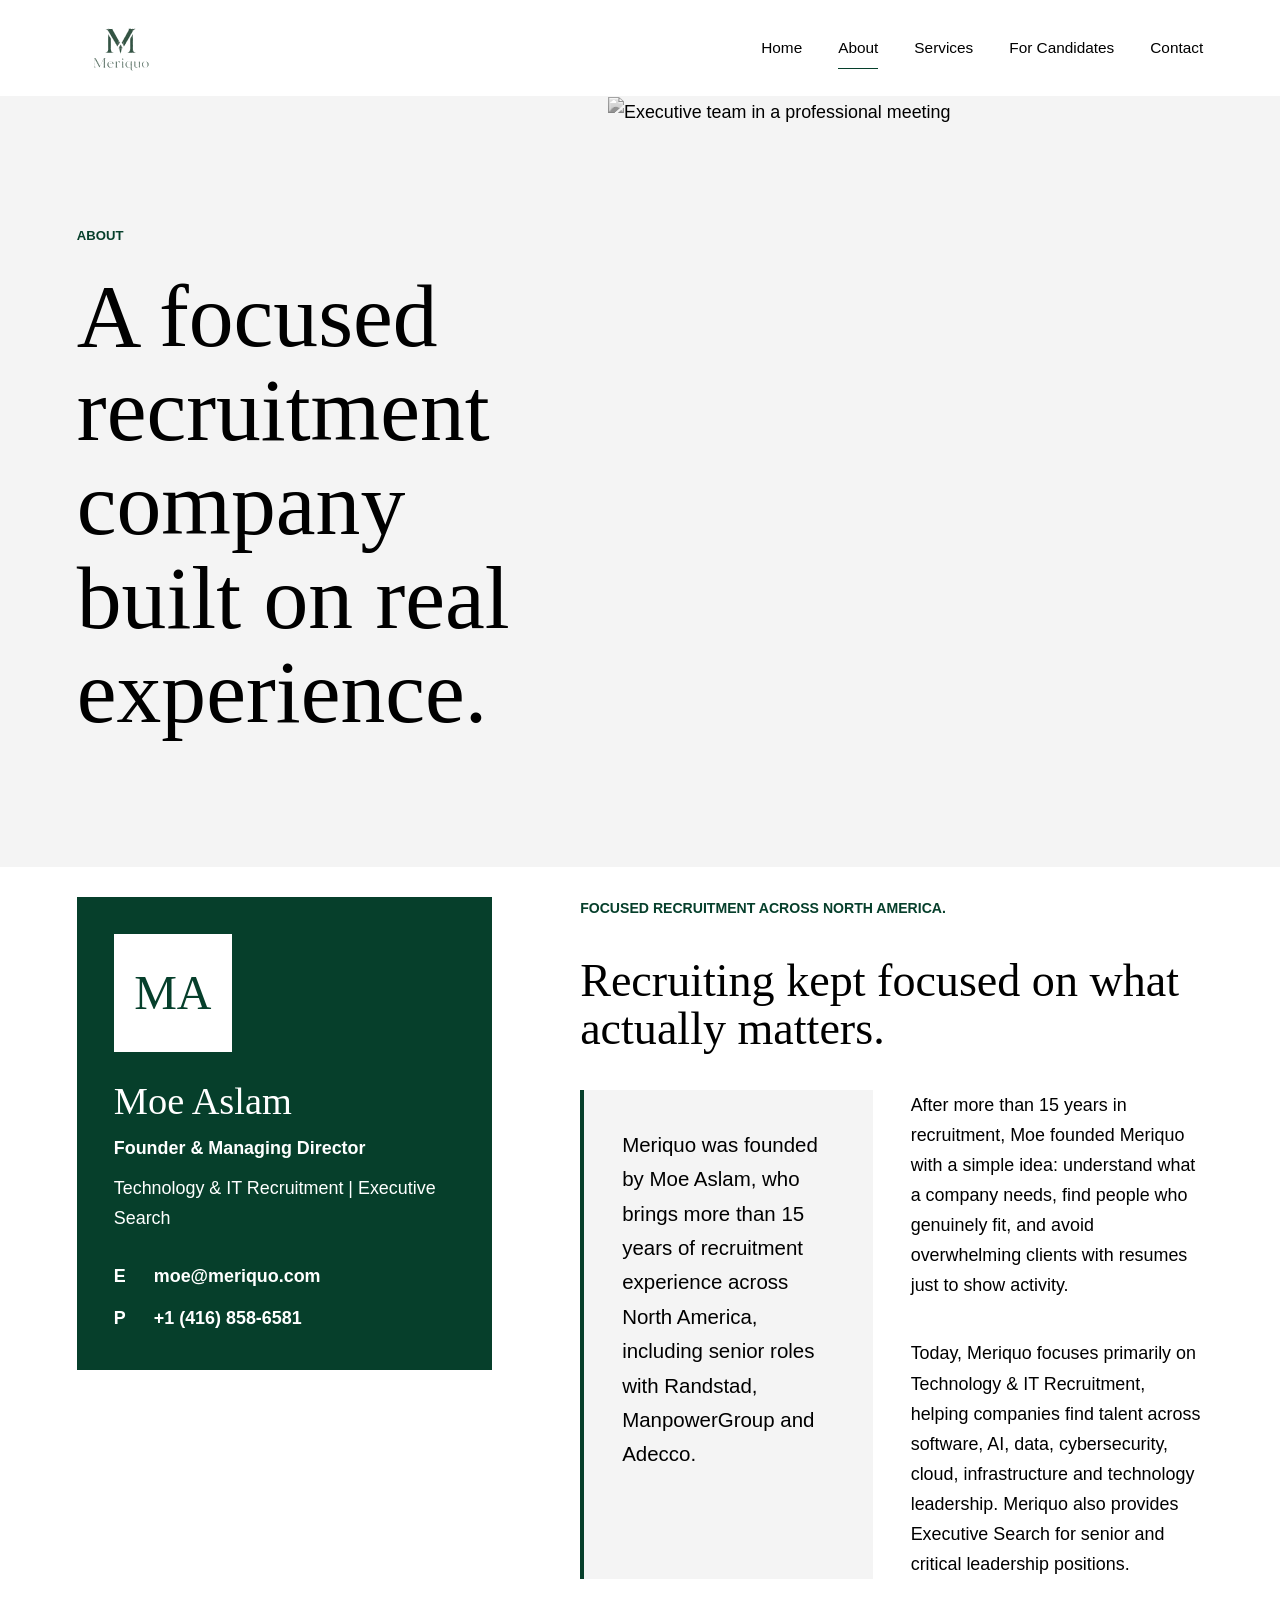
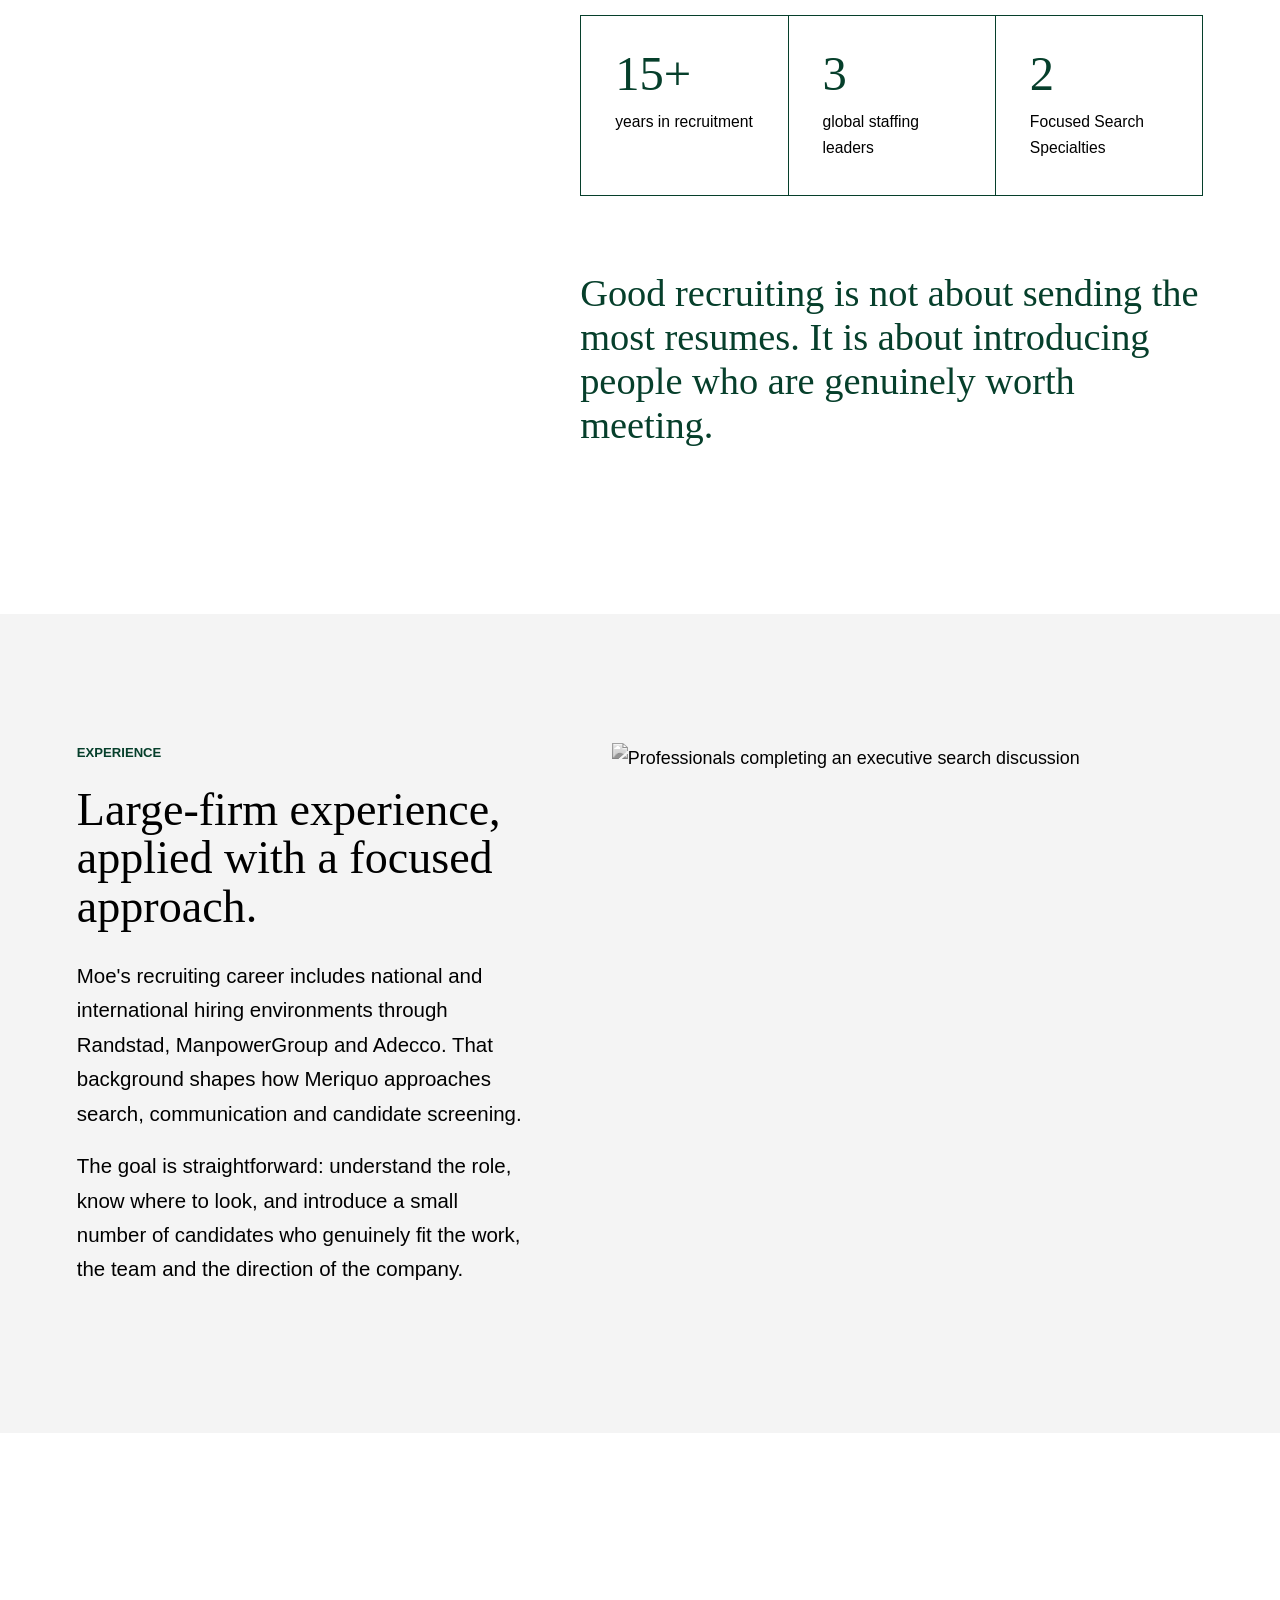
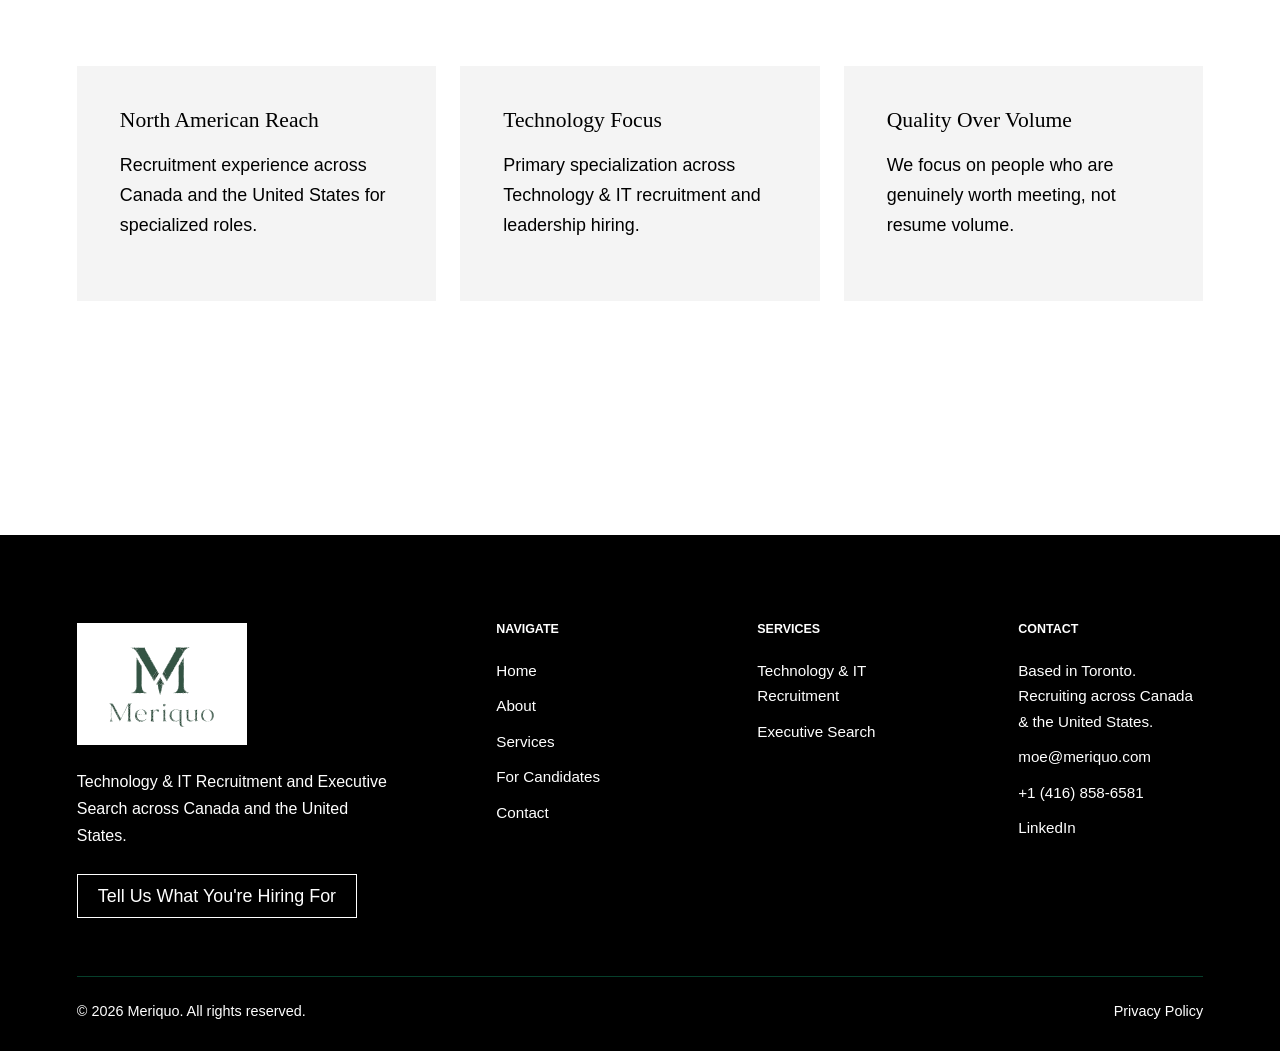
==== commit a8d873fe: "Apply final Meriquo copy updates" ====
--- a/about.html
+++ b/about.html
@@ -8,8 +8,8 @@
       name="description"
       content="Learn about Moe Aslam, founder of Meriquo, and the recruitment experience behind the company."
     />
-    <link rel="icon" href="assets/meriquo-logo.svg" type="image/svg+xml" />
-    <link rel="shortcut icon" href="assets/meriquo-logo.svg" type="image/svg+xml" />
+    <link rel="icon" href="assets/meriquo-favicon-white.svg" type="image/svg+xml" />
+    <link rel="shortcut icon" href="assets/meriquo-favicon-white.svg" type="image/svg+xml" />
     <link rel="stylesheet" href="styles.css" />
   </head>
   <body>
@@ -45,7 +45,7 @@
       <section class="split-section about-story-section">
         <div class="founder-card reveal">
           <div class="portrait-mark" aria-hidden="true">MA</div>
-          <p class="founder-name">Moazam (Moe) Aslam</p>
+          <p class="founder-name">Moe Aslam</p>
           <p class="founder-title">Founder &amp; Managing Director</p>
           <p class="founder-focus">Technology &amp; IT Recruitment | Executive Search</p>
           <dl class="detail-list">
@@ -60,7 +60,7 @@
           </dl>
         </div>
         <div class="story reveal">
-          <p class="story-kicker">Founder-led recruitment across North America.</p>
+          <p class="story-kicker">Focused recruitment across North America.</p>
           <h2>Recruiting kept focused on what actually matters.</h2>
           <div class="story-copy">
             <p>
@@ -90,8 +90,8 @@
               <p>global staffing leaders</p>
             </div>
             <div>
-              <span>1:1</span>
-              <p>direct founder access</p>
+              <span>2</span>
+              <p>Focused Search Specialties</p>
             </div>
           </div>
           <p class="strong-line">
--- a/styles.css
+++ b/styles.css
@@ -913,6 +913,10 @@
   border-bottom: 1px solid var(--green);
 }
 
+.services-overview-two {
+  grid-template-columns: repeat(2, minmax(0, 1fr));
+}
+
 .services-overview a {
   display: grid;
   align-content: start;
@@ -1098,30 +1102,28 @@
 
 .contingency-card {
   display: grid;
-  grid-template-columns: 90px minmax(0, 1fr);
-  gap: clamp(24px, 5vw, 54px);
   align-items: start;
   padding: clamp(34px, 5vw, 58px);
-  background: var(--grey);
+  background: var(--green);
   border: 1px solid var(--white);
-}
-
-.contingency-card span {
-  color: var(--green);
-  font-family: Georgia, "Times New Roman", serif;
-  font-size: clamp(2rem, 4vw, 3.2rem);
-  line-height: 1;
+  color: var(--white);
 }
 
 .contingency-card h2 {
   max-width: 900px;
   margin-bottom: 18px;
+  color: var(--white);
 }
 
 .contingency-card p:not(.eyebrow) {
   max-width: 620px;
   margin: 0;
+  color: var(--white);
   font-size: var(--lead-size);
+}
+
+.contingency-card .eyebrow {
+  color: var(--white);
 }
 
 .service-row li::marker {
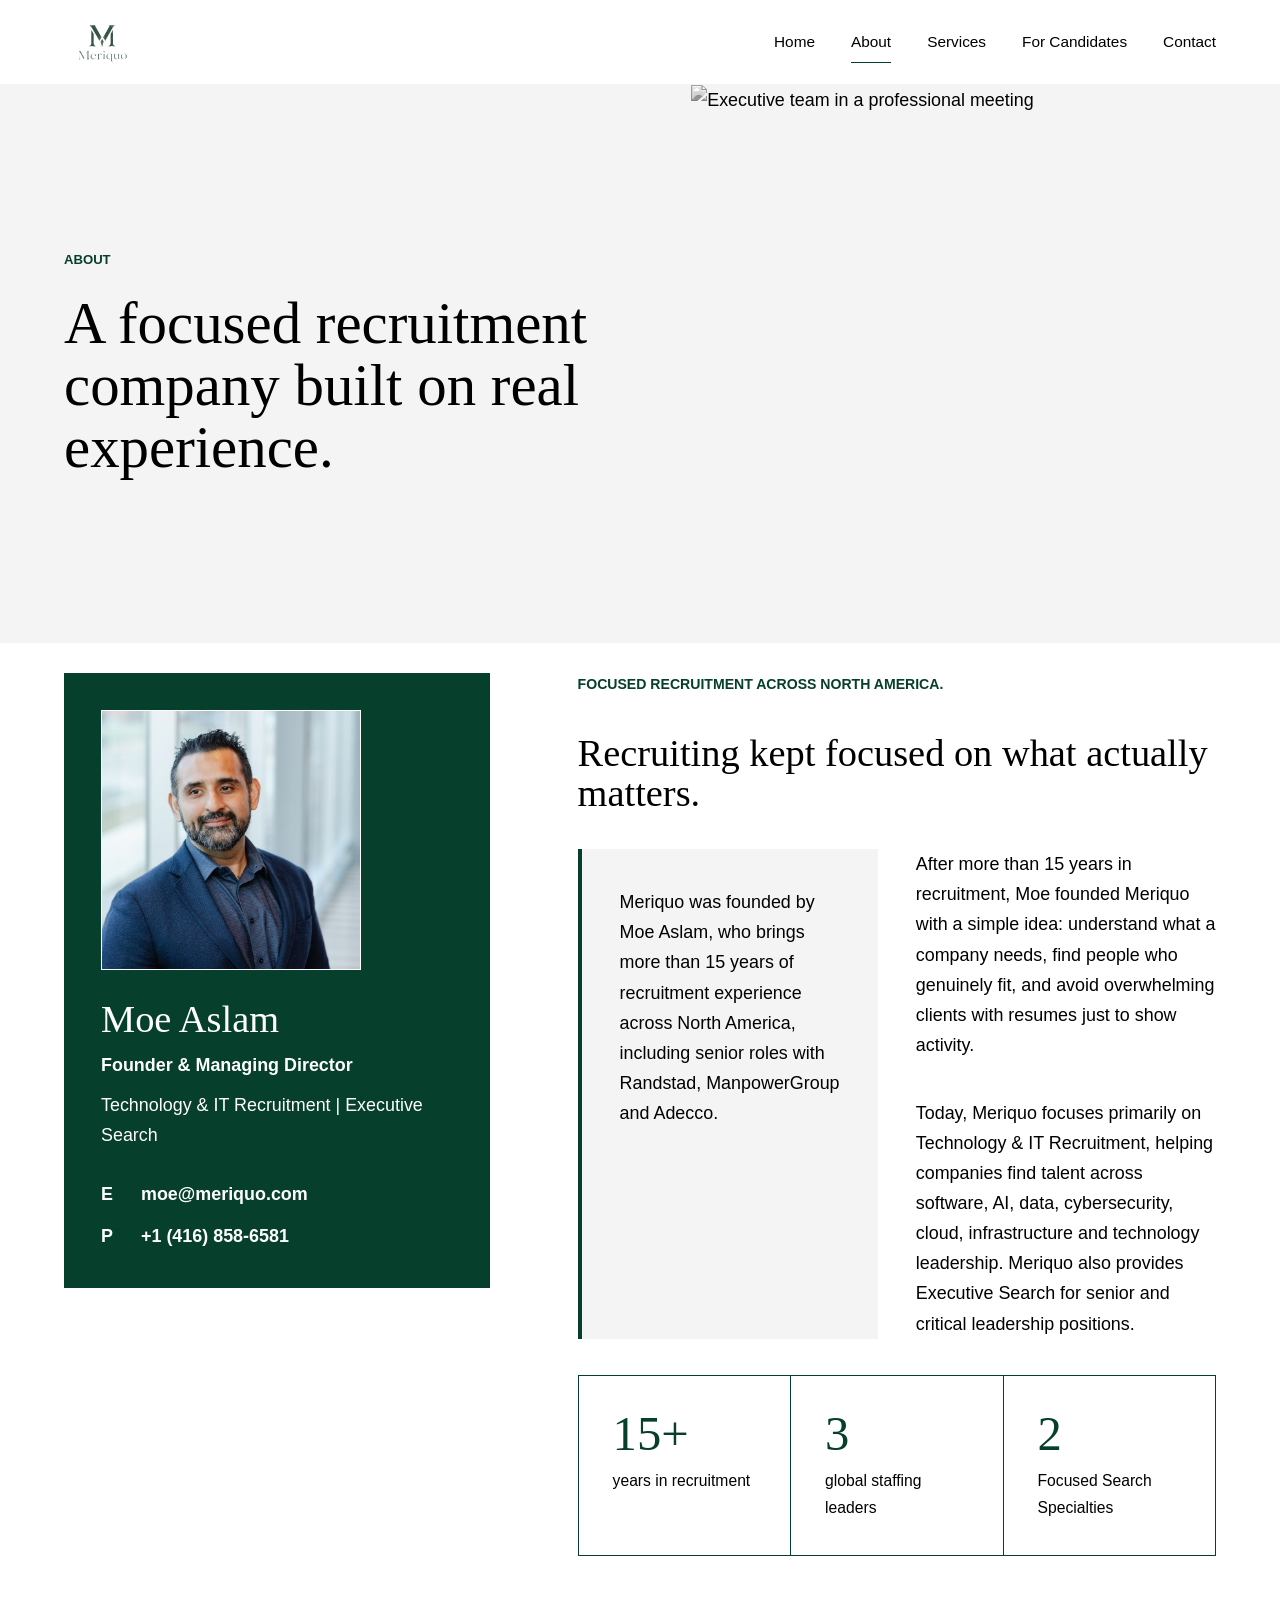
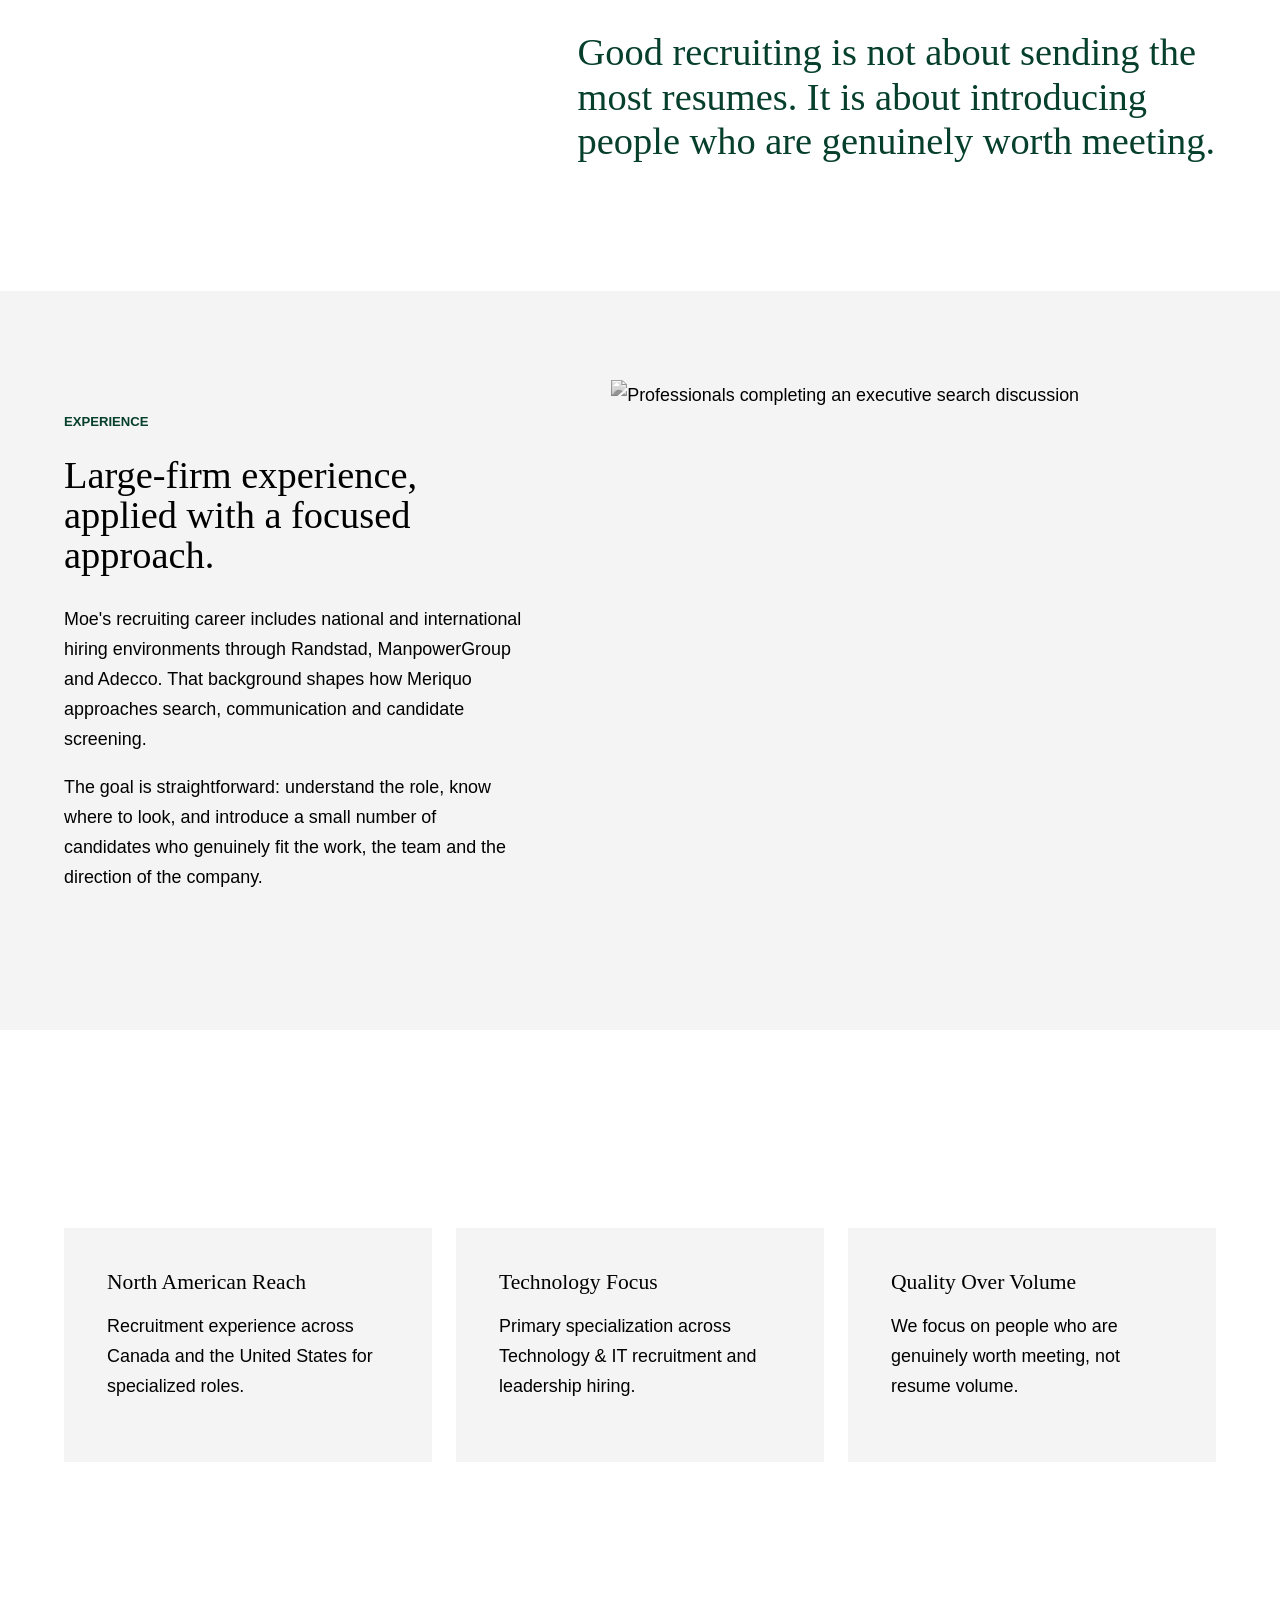
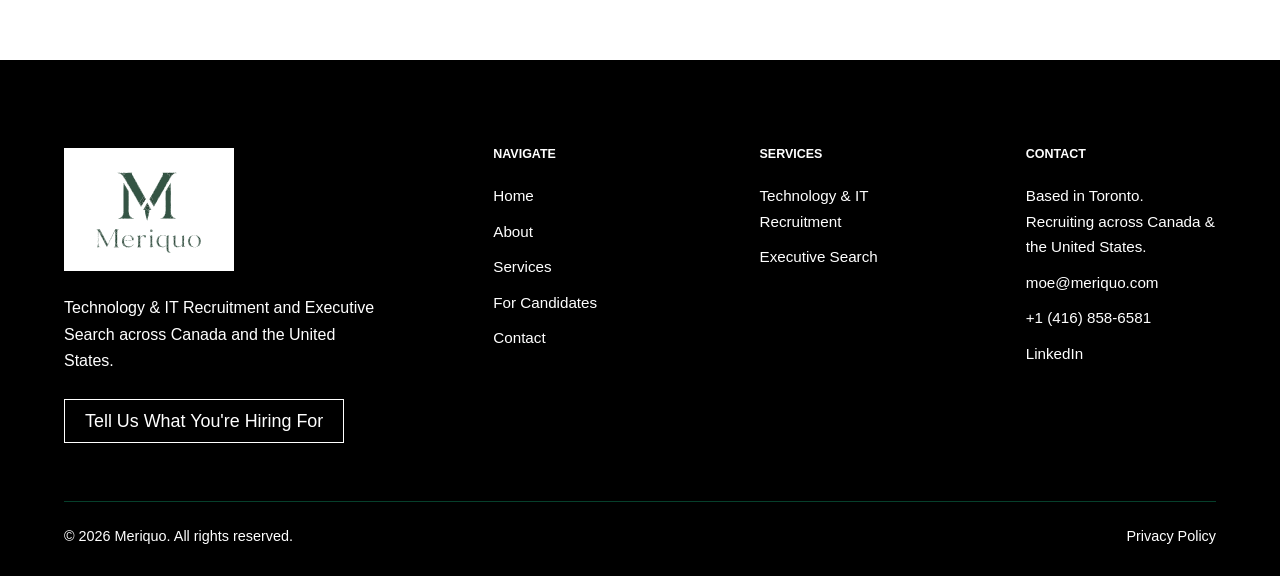
==== commit 9083f71f: "Configure forms and refine responsive layout" ====
--- a/about.html
+++ b/about.html
@@ -44,7 +44,7 @@
 
       <section class="split-section about-story-section">
         <div class="founder-card reveal">
-          <div class="portrait-mark" aria-hidden="true">MA</div>
+          <img class="founder-photo" src="assets/moe image.jfif" alt="Moe Aslam" />
           <p class="founder-name">Moe Aslam</p>
           <p class="founder-title">Founder &amp; Managing Director</p>
           <p class="founder-focus">Technology &amp; IT Recruitment | Executive Search</p>
--- a/styles.css
+++ b/styles.css
@@ -737,16 +737,13 @@
   padding: clamp(24px, 4vw, 36px);
 }
 
-.portrait-mark {
-  display: grid;
-  place-items: center;
-  width: 118px;
-  height: 118px;
+.founder-photo {
+  width: min(100%, 260px);
+  aspect-ratio: 1;
   margin-bottom: 28px;
-  background: var(--white);
-  color: var(--green);
-  font-family: Georgia, "Times New Roman", serif;
-  font-size: 3rem;
+  border: 1px solid var(--white);
+  object-fit: cover;
+  object-position: center;
 }
 
 .founder-name {
@@ -1316,6 +1313,8 @@
 
 .employer-contact-section {
   align-items: stretch;
+  grid-template-columns: minmax(380px, 0.95fr) minmax(520px, 1.05fr);
+  gap: clamp(28px, 4vw, 58px);
   background: var(--green);
 }
 
@@ -1341,10 +1340,10 @@
 
 .employer-contact-points {
   display: grid;
-  grid-template-columns: repeat(3, minmax(0, 1fr));
+  grid-template-columns: repeat(auto-fit, minmax(150px, 1fr));
   gap: 1px;
   margin: clamp(28px, 4vw, 42px) 0;
-  background: var(--white);
+  background: transparent;
   border: 1px solid var(--white);
 }
 
@@ -2082,6 +2081,84 @@
 
   .flip-back {
     transform: none;
+  }
+}
+
+@media (min-width: 881px) and (max-width: 1320px) {
+  :root {
+    --gutter: clamp(44px, 5vw, 64px);
+    --section-space: clamp(64px, 7vw, 92px);
+    --lead-size: clamp(1rem, 0.35vw + 0.9rem, 1.12rem);
+  }
+
+  .site-header {
+    padding-top: 14px;
+    padding-bottom: 14px;
+  }
+
+  .brand img {
+    height: 56px;
+  }
+
+  .hero,
+  .hero-copy {
+    min-height: calc(100vh - 150px);
+  }
+
+  h1 {
+    font-size: clamp(3rem, 4.7vw, 4.7rem);
+  }
+
+  h2 {
+    font-size: clamp(2rem, 3vw, 3rem);
+  }
+
+  .page-hero h1 {
+    font-size: clamp(3rem, 4.6vw, 4.75rem);
+  }
+
+  .services-hero h1 {
+    max-width: 760px;
+    font-size: clamp(2.85rem, 4vw, 4.1rem);
+  }
+
+  .image-page-hero {
+    grid-template-columns: minmax(0, 1.08fr) minmax(360px, 0.92fr);
+  }
+
+  .image-page-hero > div,
+  .image-page-hero > img {
+    min-height: clamp(480px, 62vh, 620px);
+  }
+
+  .section,
+  .split-section,
+  .contact-layout,
+  .policy-copy {
+    min-height: clamp(500px, 70vh, 760px);
+  }
+
+  .section-heading {
+    margin-bottom: clamp(34px, 4.5vw, 54px);
+  }
+
+  .flip-card,
+  .flip-inner,
+  .flip-face {
+    min-height: clamp(285px, 36vh, 360px);
+  }
+
+  .process-step,
+  .candidate-step {
+    min-height: clamp(285px, 36vh, 360px);
+  }
+
+  .dual-cta-card {
+    min-height: clamp(330px, 44vh, 460px);
+  }
+
+  .contact-layout {
+    padding-top: var(--section-space);
   }
 }
 
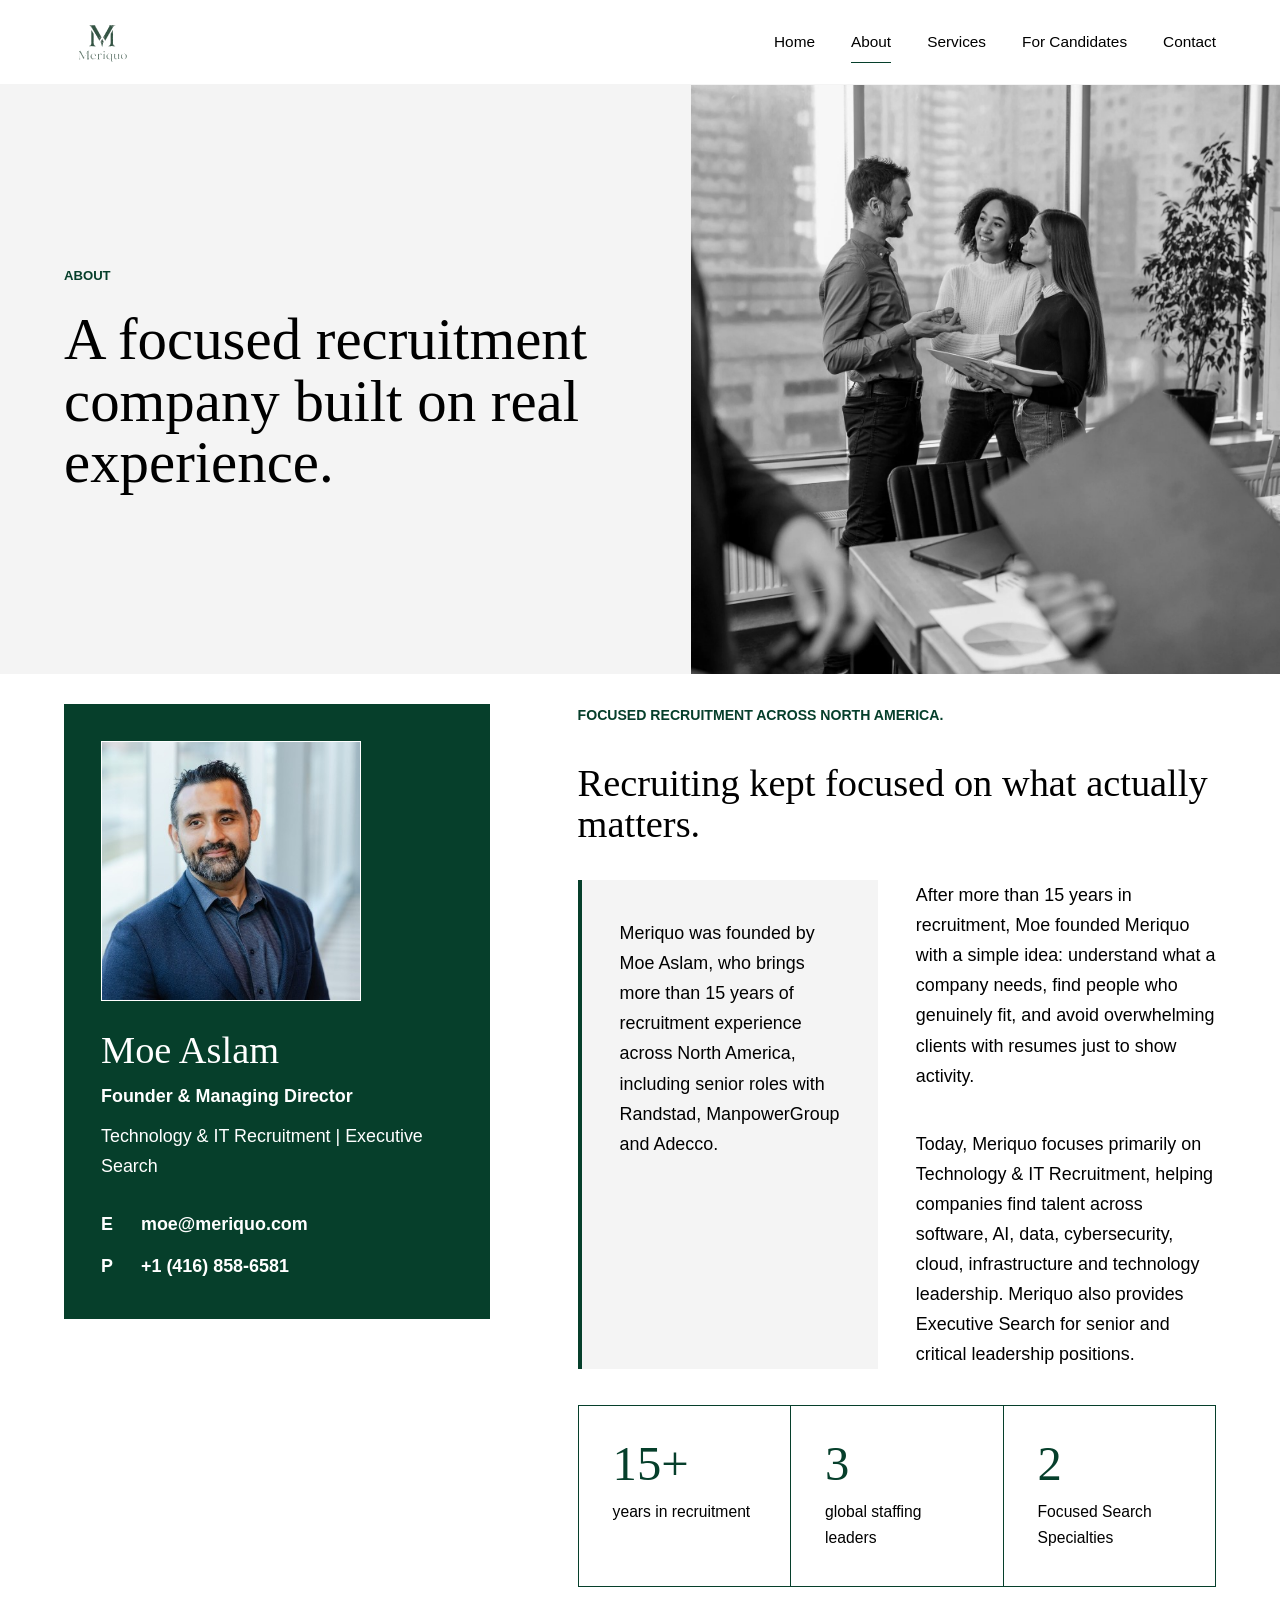
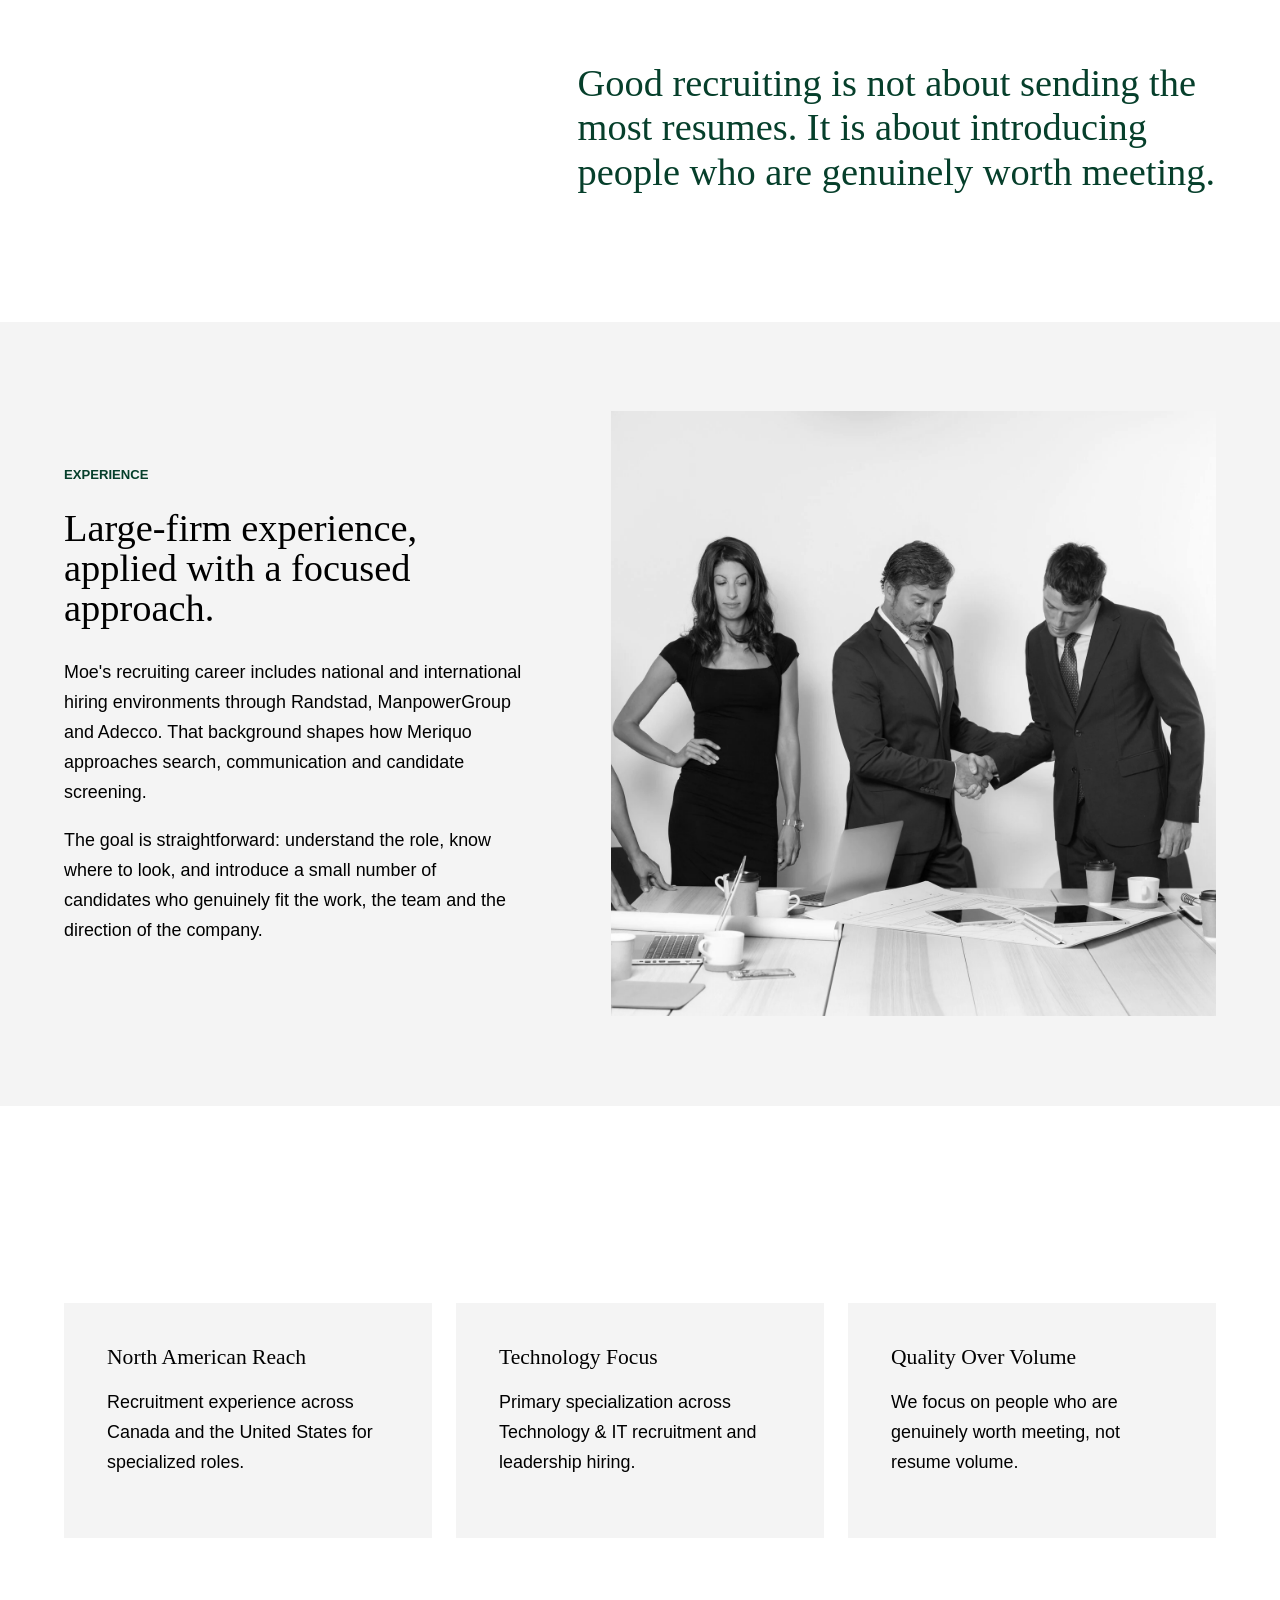
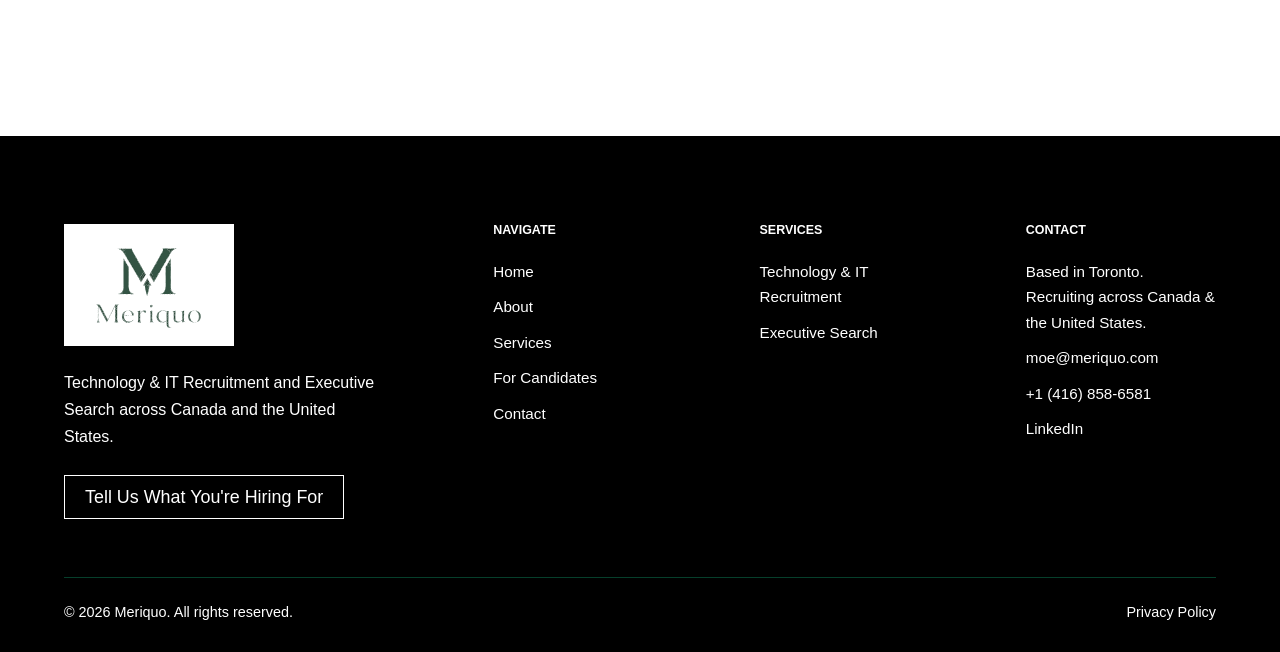
==== commit 3a948283: "Use local site images" ====
--- a/about.html
+++ b/about.html
@@ -8,13 +8,13 @@
       name="description"
       content="Learn about Moe Aslam, founder of Meriquo, and the recruitment experience behind the company."
     />
-    <link rel="icon" href="assets/meriquo-favicon-white.svg" type="image/svg+xml" />
-    <link rel="shortcut icon" href="assets/meriquo-favicon-white.svg" type="image/svg+xml" />
+    <link rel="icon" href="assets/favicon.svg" type="image/svg+xml" />
+    <link rel="shortcut icon" href="assets/favicon.svg" type="image/svg+xml" />
     <link rel="stylesheet" href="styles.css" />
   </head>
   <body>
     <header class="site-header">
-      <a class="brand" href="index.html" aria-label="Meriquo home">
+      <a class="brand" href="/" aria-label="Meriquo home">
         <img src="assets/meriquo-logo.svg" alt="" />
       </a>
       <button class="nav-toggle" type="button" aria-label="Open navigation" aria-expanded="false">
@@ -22,11 +22,11 @@
         <span></span>
       </button>
       <nav class="site-nav" aria-label="Primary navigation">
-        <a href="index.html">Home</a>
-        <a href="about.html">About</a>
-        <a href="services.html">Services</a>
-        <a href="candidates.html">For Candidates</a>
-        <a href="contact.html">Contact</a>
+        <a href="/">Home</a>
+        <a href="/about">About</a>
+        <a href="/services">Services</a>
+        <a href="/candidates">For Candidates</a>
+        <a href="/contact">Contact</a>
       </nav>
     </header>
 
@@ -37,7 +37,7 @@
           <h1>A focused recruitment company built on real experience.</h1>
         </div>
         <img
-          src="https://images.squarespace-cdn.com/content/v1/66561b21e63b7e5e79dd1e2c/b77f3c7b-efe6-4066-9048-d9af7cfcb00b/Meeting.jpg"
+          src="assets/about-2.webp"
           alt="Executive team in a professional meeting"
         />
       </section>
@@ -118,7 +118,7 @@
             </p>
           </div>
           <img
-            src="https://www.shrm.org/content/dam/en/shrm/topics-tools/news/talent-acquisition/iStock_90868745_LARGE_spxmmo.jpeg"
+            src="assets/about-4.webp"
             alt="Professionals completing an executive search discussion"
           />
         </div>
@@ -147,20 +147,20 @@
         <div class="footer-brand">
           <img src="assets/meriquo-logo.svg" alt="Meriquo" />
           <p>Technology &amp; IT Recruitment and Executive Search across Canada and the United States.</p>
-          <a class="footer-cta" href="contact.html">Tell Us What You&apos;re Hiring For</a>
+          <a class="footer-cta" href="/contact">Tell Us What You&apos;re Hiring For</a>
         </div>
         <div class="footer-column">
           <h2>Navigate</h2>
-          <a href="index.html">Home</a>
-          <a href="about.html">About</a>
-          <a href="services.html">Services</a>
-          <a href="candidates.html">For Candidates</a>
-          <a href="contact.html">Contact</a>
+          <a href="/">Home</a>
+          <a href="/about">About</a>
+          <a href="/services">Services</a>
+          <a href="/candidates">For Candidates</a>
+          <a href="/contact">Contact</a>
         </div>
         <div class="footer-column">
           <h2>Services</h2>
-          <a href="services.html#technology-it">Technology &amp; IT Recruitment</a>
-          <a href="services.html#executive-search">Executive Search</a>
+          <a href="/services#technology-it">Technology &amp; IT Recruitment</a>
+          <a href="/services#executive-search">Executive Search</a>
         </div>
         <div class="footer-column">
           <h2>Contact</h2>
@@ -172,7 +172,7 @@
       </div>
       <div class="footer-bottom">
         <p>&copy; <span data-year></span> Meriquo. All rights reserved.</p>
-        <a href="privacy.html">Privacy Policy</a>
+        <a href="/privacy">Privacy Policy</a>
       </div>
     </footer>
 
